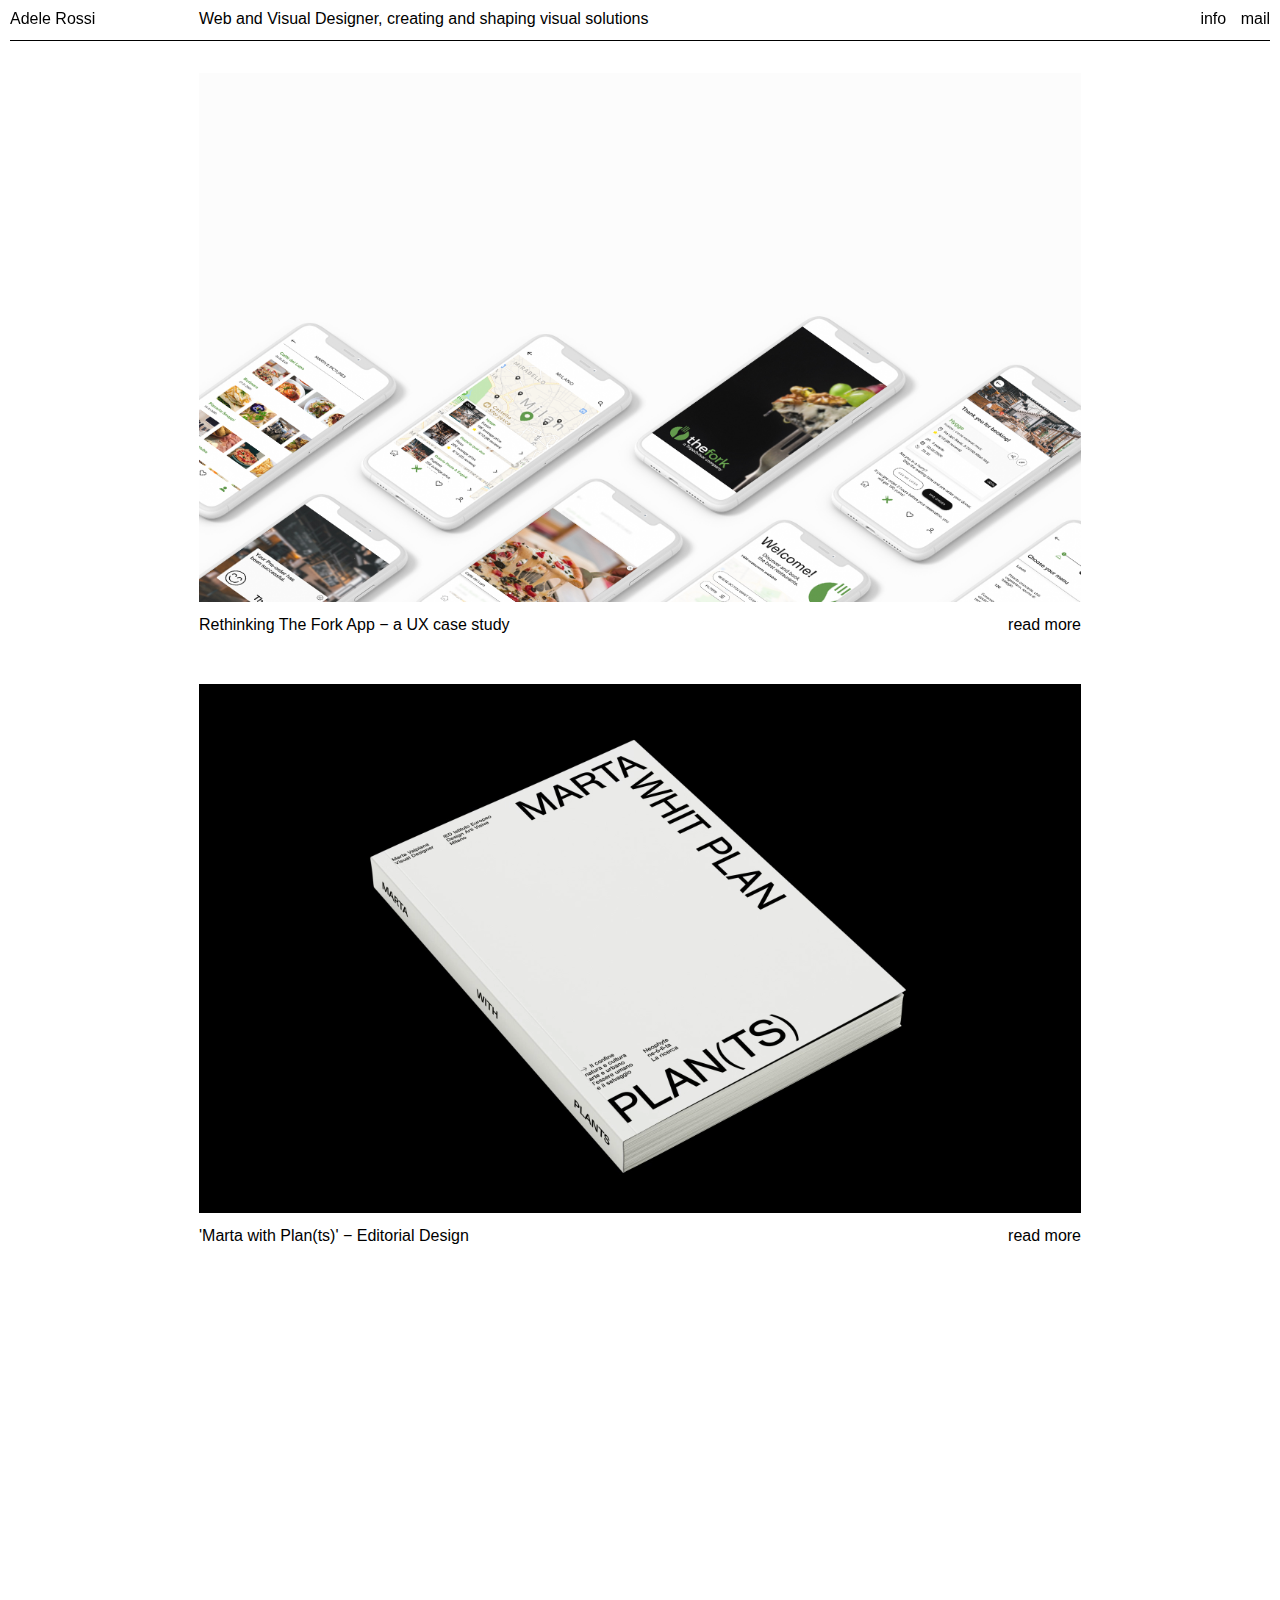
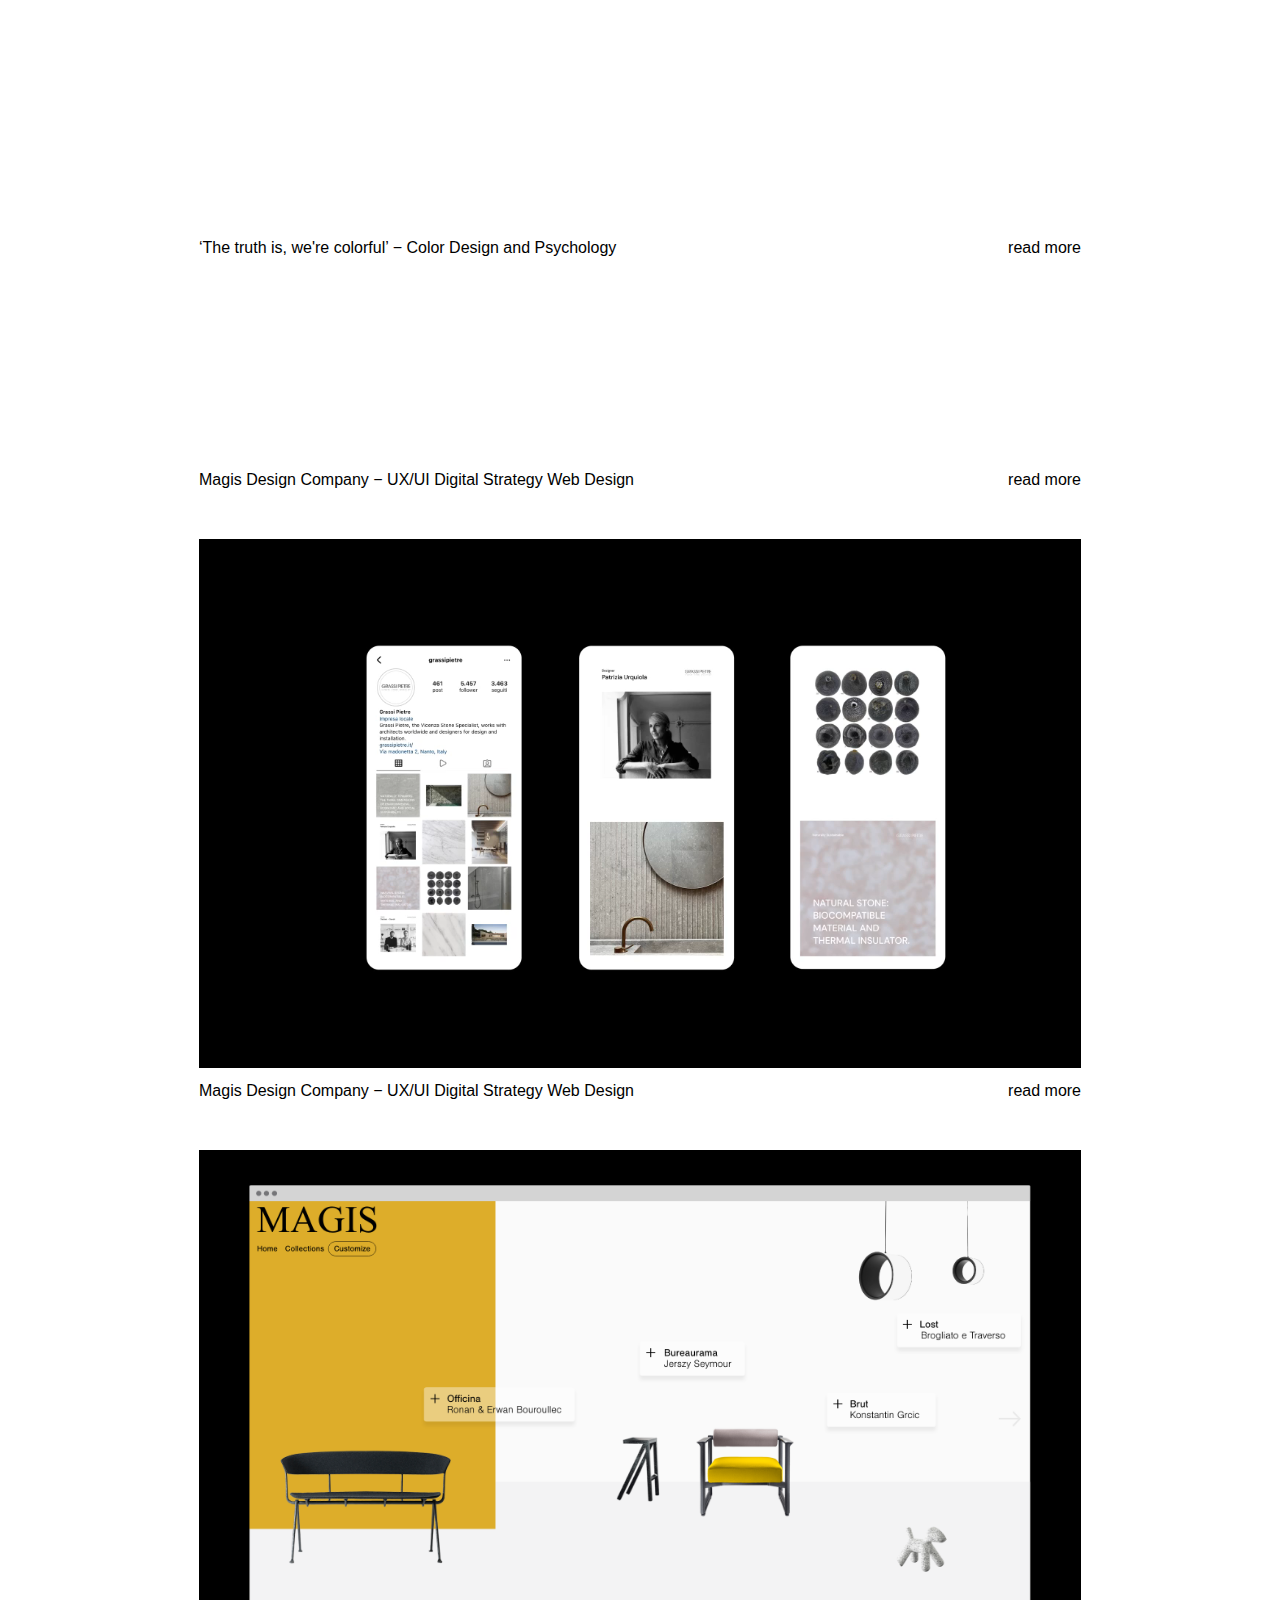
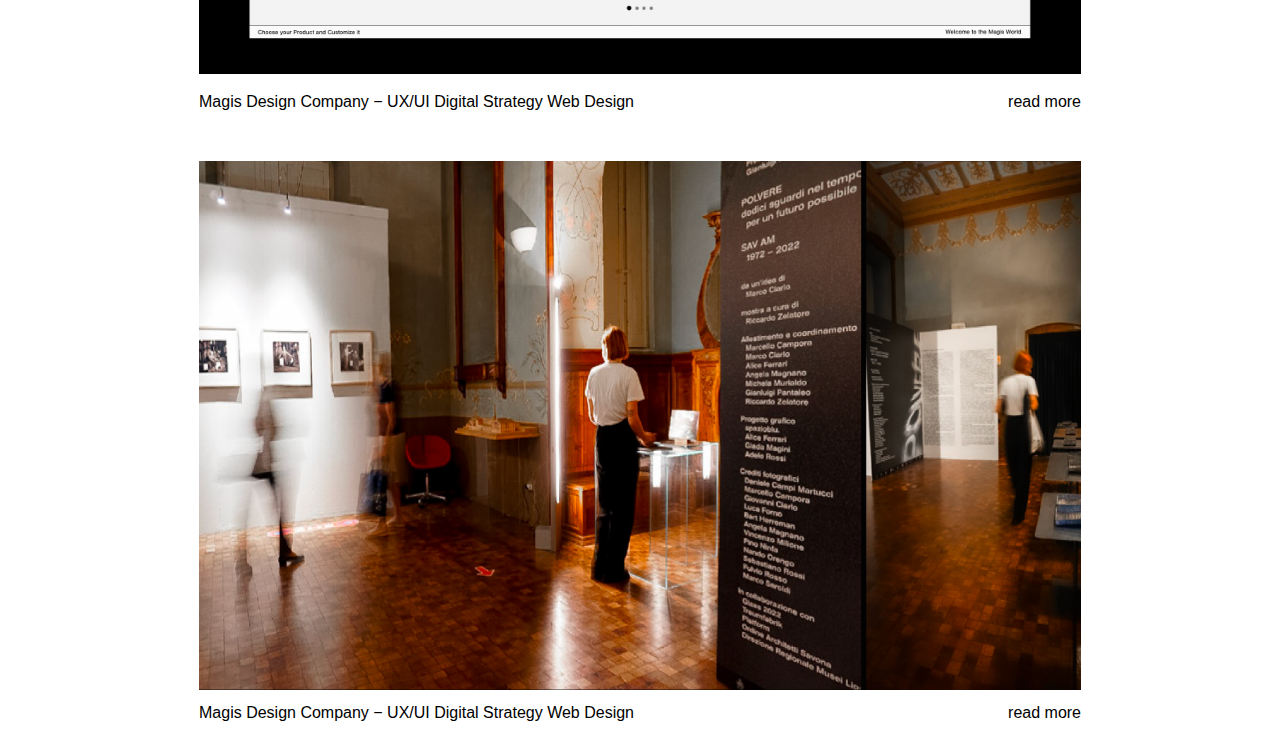
==== index.html @ e065d4cb "change 2" ====
<!DOCTYPE html>
<html lang="en">
<head>
  <meta charset="UTF-8">
  <meta name="viewport" content="width=device-width, initial-scale=1.0">
  <meta name="description" content="Adele Rossi's Portfolio">
  <meta name="author" content="Adele Rossi">
  <title>Adele Rossi</title>
  <link rel="stylesheet" href="css/swiper.min.css">
  <link rel="stylesheet" href="css/style.css">
</head>
<body>

  <div class="container">
    <header>
      <div class="name"><h1>Adele Rossi </h1></div>
      <div class="description"><p>Web and Visual Designer<span class="hide">, creating and shaping visual solutions</span></p></div>
      <div class="info">
        <a href="#info" id="info-btn">info</a>
        <a href="mailto:ar.rossiadele@gmail.com">mail</a>
      </div>
    </header>
    <div class="line"></div>

    <main>
      <!-- Project 2 -->
        <section>
          <!-- Swiper -->
          <div class="swiper-container">
            <div class="swiper-wrapper">
              <div class="swiper-slide"><img src="project/02-the-fork/the-fork-summary-00.png"></div>
              <div class="swiper-slide"><img src="project/02-the-fork/thefork-intelligentmap-01.png"></div>
              <div class="swiper-slide"><img src="project/02-the-fork/thefork-homecommunity-02.png"></div>
              <div class="swiper-slide"><img src="project/02-the-fork/thefork-homecommunity-myprofile-04.png"></div>
              <div class="swiper-slide"><img src="project/02-the-fork/thefork-savedresearch-05.png"></div>
              <div class="swiper-slide"><img src="project/02-the-fork/thefork-preorder-06.png"></div>
            </div>
            <!-- Arrows -->
            <div class="swiper-button-next"></div>
            <div class="swiper-button-prev"></div>
          </div>
          <div class="project">

            <div class="header">
              <h2 class="project-title">Rethinking The Fork App<span class="hide"> &minus; a UX case study</span></h2>
              <span class="project-more" onclick="showMore(2)" id="more-btn-2">read more</span>
            </div>
            <div class="proj-text" id="more-text-2">
              <div class="project-text left">
                <p><i>Brief</i> &minus; rethinking the The Fork app’s interface<br> to <i>improve usability</i> and <i>increase</i> usage through research<br> based on user needs and habits.</p>
                <p><i>Research</i> &minus; we set a boundary to design a simple solution.<br> We selected different types of people as users, to understand<br> their pain points and daily challenges.<br> We looked for common interests among users.</p>
                <p><i> User Target</i> &minus; tourists, students, business men,<br> couples, standard Users.</p>
                <p><i>User Needs</i> &minus;
                    online booking,
                    finding restaurants nearby,<br>
                    being able to communicate through reviews with team spirit,<br>
                    photos, prices and more information regarding the restaurant,<br>
                    possibility to personalize the restaurant research.<br>
                </p>
    
              </div>
              <div class="project-text right">
                <p><i>Solutions</i> &minus;
                  easy and understandable booking’s flow,<br>
                  saving time once at the restaurant and on using the App,<br>
                  user friendly approach while using the App. 
                </p>
                <p>Proposal!<br>
                  1. Intelligent Map: possibility to choose  <br> a specific position and indicate it.<br>
                  2. Pre-order: possibility to save time, pre-order <br>and pay through the application.<br>
                  3. TheForkCommunity: possibility to explore and discover reviews<br> of bloggers, famous chefs, gastronomic professionals, discover new restaurants and have the opportunity to share your experience.<br>
                  4. Insert Saved Research: the application can keep you updated according to your preferences and does not need <br> to start searching from the outset.<br>
                  5. Add User Feedback.<br>
                </p>
                <p>In collaboration with:<br><a class="more-text-link" href="https://www.linkedin.com/in/benedetta-diddi-367a39113/"> Benedetta Diddi</a>, <a class="more-text-link" href="https://www.linkedin.com/in/jesande/">Jessica Delgado</a><br>
                  Mentor:<a class="more-text-link" href="https://www.linkedin.com/in/marcocatani/"> Marco Catani</a></br>
                  Year: 2020</p> 
              <div>
            </div>



          </div>

        </section>
      <!--- Projet 2 -->

      <!-- Project 3 -->
        <section>
          <!-- Swiper -->
          <div class="swiper-container">
            <div class="swiper-wrapper">
              <div class="swiper-slide">
                <video loop autoplay muted>
                  <source src="project/03-editorial-project/marta-editorial-project.mp4" type="video/mp4">
                </video>
              </div>
              <div class="swiper-slide"><img src="project/03-editorial-project/marta-editorial-project-postcard.png"></div>
              <div class="swiper-slide"><img src="project/03-editorial-project/marta-editorial-project-poster-01.png"></div>
              <div class="swiper-slide"><img src="project/03-editorial-project/marta-editorial-project-poster-02.png"></div>
              <div class="swiper-slide"><img src="project/03-editorial-project/marta-editorial-project-book-01.png"></div>
              <div class="swiper-slide"><img src="project/03-editorial-project/marta-editorial-project-book-02.png"></div>
              <div class="swiper-slide"><img src="project/03-editorial-project/marta-editorial-project-book-03.png"></div>
              <div class="swiper-slide"><img src="project/03-editorial-project/marta-editorial-project-book-04.png"></div>
              <div class="swiper-slide"><img src="project/03-editorial-project/marta-editorial-project-book-05.png"></div>
              <div class="swiper-slide"><img src="project/03-editorial-project/marta-editorial-project-book-06.png"></div>
              <div class="swiper-slide"><img src="project/03-editorial-project/marta-editorial-project-book-07.png"></div>
            </div>
            <!-- Arrows -->
            <div class="swiper-button-next"></div>
            <div class="swiper-button-prev"></div>
          </div>
          <div class="project">

            <div class="header">
              <h2 class="project-title">'Marta with Plan(ts)'<span class="hide"> &minus; Editorial Design</span></h2>
              <span class="project-more" onclick="showMore(3)" id="more-btn-3">read more</span>
            </div>
            <div class="proj-text" id="more-text-3">
              
            <div class="project-text left">
              <p>‘Marta with Plan(ts)’ is a magazine which examines the work of the Italian Visual Artist Marta Valpiana (Verona, 1993) and her project called ‘Neophyte’. The artist analyzes the <i>experience of plants in human life</i> to understand her world, and consequently ours.</p>
            </div>
            <div class="project-text right">
              <p>The visual identity is centered around the boundaries between nature and culture, art and urban life, between human beings <br>and wildlife that can be much more indistinct<br> than we are accustomed to think.</p>
              <p>Editorial project realized for <a class=more-text-link href="https://www.linkedin.com/in/marta-valpiana-005540137/?originalSubdomain=it"><br>Marta Valpiana.</a><br>
                Year: 2018</p>
            </div>

            </div>

          </div>
        </section>
      <!--- Projet 3 -->

      <!-- Project 4 -->
        <section>

          <!-- Swiper -->
          <div class="swiper-container">
            <div class="swiper-wrapper">
              <div class="swiper-slide"><video loop autoplay muted><source src="project/04-color-design/color-design-01.mp4" type="video/mp4"></video></div>
              <div class="swiper-slide"><video loop autoplay muted><source src="project/04-color-design/color-design-communication.mp4" type="video/mp4"></video></div>
              <div class="swiper-slide"><img src="project/04-color-design/color-design-02.png"></div>
              <div class="swiper-slide"><img src="project/04-color-design/color-design-03.png"></div>
              <div class="swiper-slide"><img src="project/04-color-design/color-design-04.png"></div>
              <div class="swiper-slide"><img src="project/04-color-design/color-design-05.png"></div>
            </div>
            
            <!-- Arrows -->
            <div class="swiper-button-next"></div>
            <div class="swiper-button-prev"></div>
          </div>
          <div class="project">

            <div class="header">
              <h2 class="project-title">‘The truth is, we're colorful’<span class="hide"> &minus; Color Design and Psychology</span></h2>
              <span class="project-more" onclick="showMore(4)" id="more-btn-4">read more</span>
            </div>
            <div class="proj-text" id="more-text-4">

              <div class="project-text left">
                  <p>
                    This was my thesis project for my degree in New Technologies <br>for Art at the Academy of Fine Arts. It was realized through investigation and the intersection between different fields<br> of <i>research such as history, philosophy, art, psychology and design</i>. It was all made possible thanks to the Italian guidance of <a class="more-text-link" href="http://francescavalan.it">Francesca Valan</a>, an Italian Color Designer based in Milan.</p>
                  <p>Everything in our life creates feelings and emotions.<br>If it was otherwise, nothing would make sense: each gesture,<br>action, creation, and each experience. Moreover, our sensibility<br>to colors establishes emotions. Visible reality itself is colored, in all of the aspects that surround us, colors evoke <i>emotions</i> and vibrations.</p>
              </div>
              <div class="project-text right"><p>Man, seen as both a natural being and social being, 
                every day experiences emotions that the color evokes, witnessed through history, evolution and his ownerships.</p>
                <p>This is the premise addressed for the statement ‘The Truth Is, We’re Colorful’. The project is about the psychology of colors, more specifically about <i>colors’ symbolism</i> and how we use<br>them in our everyday life.</p>  
                <p>Color is a daily mystery, unique to each person. For this reason<br>I have decided to <i>analyze it</i> and then <i>translate it</i> into images that evoke such feelings.</p>
                
                <p>Take a look at the <i><a class="more-text-link" href="https://vimeo.com/427048600">Video</i></a> and at the <i><a class="more-text-link" href="/project/upload/Color-Design-tesi-Adele-Rossi.pdf">Thesis Research</a></i>.<br>
                <p>Photography &minus;
                  Video Making<br>
                  Art Direction</p>
                <p>Model: Camilla Serafini<br>
                  Lacation: Studio Indoor, Treviso, Italy<br>
                  Year: 2017</p>
              </div>
              
            </div>

          </div>

        </section> 
      <!--- Projet 4 -->
      
            <!-- VENATURE -->
            <section>
              <!-- Swiper -->
              <div class="swiper-container">
                <div class="swiper-wrapper">
                  <div class="swiper-slide"><video loop autoplay muted><source src="project/05-venature-website/venature.design-01.mp4" type="video/mp4"></video></div> 
                  <div class="swiper-slide"><img src="project/05-venature-website/venature.design-02.png"></div>
                  <div class="swiper-slide"><img src="project/05-venature-website/venature.design-03.png"></div>
                  <div class="swiper-slide"><img src="project/05-venature-website/venature.design-03.png"></div>
                </div>
                <!-- Arrows -->
                <div class="swiper-button-next"></div>
                <div class="swiper-button-prev"></div>
              </div>
              <div class="project">
                <div class="header">
                  <h2 class="project-title">Magis Design Company <span class="hide">&minus; UX/UI Digital Strategy Web Design</span></h2>
                  <span class="project-more" onclick="showMore(6)" id="more-btn-6">read more</span>
                </div>
                <div class="proj-text" id="more-text-6">
                  <div class="project-text left">
                    <p>
                    Magis is the Italian Brand, partnership with major international designers and focused on design products for home,<br> office and contract. <br>
                    The project strategy is the optimization of the customization tool<br> and redesign the website to establish costumer loyalty and build a strong relationship and emotional attachment through the creation of an <i>immersive, virtual and interactive experience.</i></p>
                  </div>
                  <div class="project-text right">
                    <p>The user-centered designstart with a new Interactive Showcase <br>that allows the user to discover the customizable products<br> and see them in a context by self explanatory flow according <br> to Magis visual Language and the essence of the brand.
                      <p>By the customization tool the user can customize the product through the user-friendly interface, <br><i>the interactive contents</i> and an <i>easy customer journey.</i></p>
                      <p>In collaboration with:<a class="more-text-link" href="https://www.linkedin.com/in/benedetta-diddi-367a39113/"> Benedetta Diddi</a><br>
                        Mentor:<a class="more-text-link" href="https://www.linkedin.com/in/andyscupelli/"> Andy Scupelli</a><br>
                        Year: 2020</p> 
                    </p>
                  </div>
                </div>
              </div>
            </section> 
          <!--- VENATURE --> 

          <!-- INSTAGRAM -->
          <section>
            <!-- Swiper -->
            <div class="swiper-container">
              <div class="swiper-wrapper">
                <div class="swiper-slide"><video loop autoplay muted><source src="project/06-creative-content-instagram/01-instagram.mp4" type="video/mp4"></video></div> 
                <div class="swiper-slide"><video loop autoplay muted><source src="project/06-creative-content-instagram/02-grassi-pietre-instagram.mp4" type="video/mp4"></video></div> 
                <div class="swiper-slide"><video loop autoplay muted><source src="project/06-creative-content-instagram/03-superfluido.images-instagram-.mp4" type="video/mp4"></video></div> 
                <div class="swiper-slide"><video loop autoplay muted><source src="project/06-creative-content-instagram/04-sixtyseven-instagram.mp4" type="video/mp4"></video></div> 
              </div>
              <!-- Arrows -->
              <div class="swiper-button-next"></div>
              <div class="swiper-button-prev"></div>
            </div>
            <div class="project">
              <div class="header">
                <h2 class="project-title">Magis Design Company <span class="hide">&minus; UX/UI Digital Strategy Web Design</span></h2>
                <span class="project-more" onclick="showMore(7)" id="more-btn-7">read more</span>
              </div>
              <div class="proj-text" id="more-text-7">
                <div class="project-text left">
                  <p>
                  Magis is the Italian Brand, partnership with major international designers and focused on design products for home,<br> office and contract. <br>
                  The project strategy is the optimization of the customization tool<br> and redesign the website to establish costumer loyalty and build a strong relationship and emotional attachment through the creation of an <i>immersive, virtual and interactive experience.</i></p>
                </div>
                <div class="project-text right">
                  <p>The user-centered designstart with a new Interactive Showcase <br>that allows the user to discover the customizable products<br> and see them in a context by self explanatory flow according <br> to Magis visual Language and the essence of the brand.
                    <p>By the customization tool the user can customize the product through the user-friendly interface, <br><i>the interactive contents</i> and an <i>easy customer journey.</i></p>
                    <p>In collaboration with:<a class="more-text-link" href="https://www.linkedin.com/in/benedetta-diddi-367a39113/"> Benedetta Diddi</a><br>
                      Mentor:<a class="more-text-link" href="https://www.linkedin.com/in/andyscupelli/"> Andy Scupelli</a><br>
                      Year: 2020</p> 
                  </p>
                </div>
              </div>
            </div>
          </section> 
        <!--- INSTAGRAM --> 

      <!-- Project 1 -->
        <section>
          <!-- Swiper -->
          <div class="swiper-container">
            <div class="swiper-wrapper">
              <div class="swiper-slide"><img src="project/01-magis/magis-01.png"></div>
              <div class="swiper-slide"><img src="project/01-magis/magis-02.png"></div>
              <div class="swiper-slide"><img src="project/01-magis/magis-03.png"></div>
              <div class="swiper-slide"><video loop autoplay muted><source src="project/01-magis/magis-preview.mp4" type="video/mp4"></video></div> 
            </div>
            <!-- Arrows -->
            <div class="swiper-button-next"></div>
            <div class="swiper-button-prev"></div>
          </div>
          <div class="project">
            <div class="header">
              <h2 class="project-title">Magis Design Company <span class="hide">&minus; UX/UI Digital Strategy Web Design</span></h2>
              <span class="project-more" onclick="showMore(1)" id="more-btn-1">read more</span>
            </div>
            <div class="proj-text" id="more-text-1">
              <div class="project-text left">
                <p>
                Magis is the Italian Brand, partnership with major international designers and focused on design products for home,<br> office and contract. <br>
                The project strategy is the optimization of the customization tool<br> and redesign the website to establish costumer loyalty and build a strong relationship and emotional attachment through the creation of an <i>immersive, virtual and interactive experience.</i></p>
              </div>
              <div class="project-text right">
                <p>The user-centered designstart with a new Interactive Showcase <br>that allows the user to discover the customizable products<br> and see them in a context by self explanatory flow according <br> to Magis visual Language and the essence of the brand.
                  <p>By the customization tool the user can customize the product through the user-friendly interface, <br><i>the interactive contents</i> and an <i>easy customer journey.</i></p>
                  <p>In collaboration with:<a class="more-text-link" href="https://www.linkedin.com/in/benedetta-diddi-367a39113/"> Benedetta Diddi</a><br>
                    Mentor:<a class="more-text-link" href="https://www.linkedin.com/in/andyscupelli/"> Andy Scupelli</a><br>
                    Year: 2020</p> 
                </p>
              </div>
            </div>
          </div>
        </section> 
      <!--- Projet 1 --> 

      <!-- Project 1 -->
        <section>
          <!-- Swiper -->
          <div class="swiper-container">
            <div class="swiper-wrapper">
              <div class="swiper-slide"><img src="project/07-polvere-exhibition/polvere-01.png"></div>
              <div class="swiper-slide"><video loop autoplay muted><source src="project/07-polvere-exhibition/polvere-02.mp4" type="video/mp4"></video></div> 
              <div class="swiper-slide"><img src="project/07-polvere-exhibition/polvere-03.png"></div>
              <div class="swiper-slide"><img src="project/07-polvere-exhibition/polvere-04.png"></div>
            </div>
            <!-- Arrows -->
            <div class="swiper-button-next"></div>
            <div class="swiper-button-prev"></div>
          </div>
          <div class="project">
            <div class="header">
              <h2 class="project-title">Magis Design Company <span class="hide">&minus; UX/UI Digital Strategy Web Design</span></h2>
              <span class="project-more" onclick="showMore(5)" id="more-btn-5">read more</span>
            </div>
            <div class="proj-text" id="more-text-5">
              <div class="project-text left">
                <p>
                Magis is the Italian Brand, partnership with major international designers and focused on design products for home,<br> office and contract. <br>
                The project strategy is the optimization of the customization tool<br> and redesign the website to establish costumer loyalty and build a strong relationship and emotional attachment through the creation of an <i>immersive, virtual and interactive experience.</i></p>
              </div>
              <div class="project-text right">
                <p>The user-centered designstart with a new Interactive Showcase <br>that allows the user to discover the customizable products<br> and see them in a context by self explanatory flow according <br> to Magis visual Language and the essence of the brand.
                  <p>By the customization tool the user can customize the product through the user-friendly interface, <br><i>the interactive contents</i> and an <i>easy customer journey.</i></p>
                  <p>In collaboration with:<a class="more-text-link" href="https://www.linkedin.com/in/benedetta-diddi-367a39113/"> Benedetta Diddi</a><br>
                    Mentor:<a class="more-text-link" href="https://www.linkedin.com/in/andyscupelli/"> Andy Scupelli</a><br>
                    Year: 2020</p> 
                </p>
              </div>
            </div>
          </div>
        </section> 
      <!--- Projet 1 --> 
    </main> 

    <!-- INFO -->

    <section id="info" class="modal">
      <div class="container">
        <a href="#" id="close-btn">close</a>
        <section class="about">
          <h2>About</h2>
          <p>
            Hi, I’m Adele and I’m a multi-disciplinary designer.
            I deal with Design and Visual.<br>
            I use Design drawing software and Front-End Language to create strategy and content to integrate into Graphic Design, Web Design and Social Media projects.<br>
          </p>
          <p>
            I’m graduated in New Technologies for Art - Graphics and Multimedia at the Academy of Fine Arts in Venice, 
            specializing in Web Design and Digital Media at the IULM School in Milan. 
            I worked as a visual-web designer and digital content creator for agencies like 
            Say What, Lettergram in Milan and Performarsi in Schio (VI). 
          </p>
        </section>

        <section class="service-skill">
          <h2>Strategy</h2>
          <p>
            Social Media Strategy<br>
            Digital Content Creator<br>
            Digital Marketing<br>
            Digital Design<br>
            Visual Identity<br>

          </p>
          <h2 class="skill">Design and Technology</h2>
          <p>
            Web Design<br>
            Graphic Design<br>
            Visual Design<br>
            Editorial Design<br>
            UI/UX Design<br>
            Front-End Development<br>
          </p>
        </section>


        <section class="education">
          <h2>Education</h2>
          <p>
            October 2019 - December 2020<br>
            SPD - Scuola Politecnica del Design, IULM, Milano, Italia<br>
            Master's Deegre<br>
            Web and Digital Design<br>
          </p>
          <p>
            October 2018 - June 2019<br>
            Seeway, Barcelona, Spain<br>
            Specialization Course<br>
            Graphic Design and Digital Art<br>
          </p>
          <p> 
            Semptember 2016 - June 2017<br>
            Facultad de Bellas Artes, Granada, Spain<br>
            Erasmusplus<br>
          </p> 
          <p>
            November 2014 - February 2018<br>
            Accademia di Belle Arti, Venice, Italy<br>
            New Technologies for Art<br>
            Visual Communication<br>
          </p>
        </section>


        <section class="contact">
            <h2>Contact</h2>
            <a class="mail" href="mailto:ar.rossiadele@gmail.com">ar.rossiadele[at]gmail.com</a>
            <p class="text-info">
                Based in Vicenza,<br>
                happy to travel anywhere.
            </p>
            <ul>
                <li><a class="social" href="https://www.linkedin.com/in/adele-rossi-ba2b17111/">Linkedin,</a></li>
                <li><a class="social" href="https://www.instagram.com/ad.elit.a/?hl=it">Instagram</a></li>
            </ul>
            <a class="cv" href="/project/upload/adele-rossi-cv-2022-2023.pdf"><img src="icon/arrow-down.svg"> CV download</a>
        </section>
      </div>
      <h2 class="get-in-touch">Get in touch</h2>
    </section>


  </div> <!-- .container -->
  <!-- Swiper JS -->
  <script src="js/swiper.min.js"></script>
  <!-- Costum JS -->
  <script src="js/script.js"></script>
</body>
</html>
---- css/style.css ----
* {
  box-sizing: border-box;
  margin: 0;
  padding: 0;
}

p {
  padding-bottom: 5px;
}

::-moz-selection {
  background-color: black;
}
::selection {
  background-color: black; 
}

body {
  min-width: 300px;
  background-color: #fff; 
  font-family: 'Neue Haas Unica', 'Helvetica', sans-serif;
  /*letter-spacing:.015em;*/
  padding: 10px;
}

body,
.name h1,
.project-title {
  font-size: 16px;
  font-weight: 500;
}


body > .container {
  width: 100%;
}

/* GRID */

header {
  display: grid;
  grid-template-columns: 15% 70% 15%;

}
.name { 
  grid-column: 1 / 2;
  position: fixed;
  top: 10px;
  left: 10px;
}
.description {
  grid-column: 2 / 3;
}

.info {
  grid-column: 3 / 4;
  text-align: right;
  position: fixed;
  top: 10px;
  right: 10px;
}

/* Line */

.line {
  border-bottom: 1px solid #000;
  position: fixed;
  top: 40px;
  width: calc(100% - 20px);
  height: 1px;
  z-index: 70;
  }



/* STYLE */

.info a,
#close-btn,
.project-more {
  color: black;
  text-decoration: none;
}

.info a:hover,
.info a:focus,
.project-more:hover,
.project-more:focus,
#close-btn:hover,
#close-btn:focus {
  cursor: pointer;
  transition: all 0.3s ease;
  color: #212126;
}

.info a:last-child {
  margin-left: 10px;
}

.more-text-link {
  text-decoration: none;
  color: #000;
}




/* CONTENTS */

main {
  display: flex;
  flex-wrap: wrap;
  width: 70%;
  margin: 0 15%;
}

main section {
  width: 100%;
  margin-top: 40px;
}


/* swiper */

.swiper-container,
.swiper-slide img,
.swiper-slide video {
  width: 100%;
  height: auto;
}

.swiper-button-next,
.swiper-button-prev {
    width: 50%;
    height: 100%;
    top: 0;
} 

.swiper-button-next {
    right: 0;
}

.swiper-button-prev {
    left: 0;
}

.swiper-button-next:after,
.swiper-button-prev:after {
    content: "";
}

.swiper-button-next {
  right: 0;
  cursor: url('../icon/arrow-next-1.svg'), auto;
}

.swiper-button-prev {
  left: 0;
  cursor: url('../icon/arrow-prev-1.svg'), auto;
}

.swiper-button-next:after,
.swiper-button-prev:after {
    content: "";
}

/* project */
.project {
  display: flex;
  flex-wrap: wrap;
  width: 100%;
}

.header {
  display: flex;
  width: 100%;
}

.proj-text {
  width: 100%;
  display: none;
  border-top: 1px solid black;
  padding-top: 10px;
}

.project-title {
  width: 50%;
  flex-grow: 1;
}

.project-more {
  width: 83px;
  text-align: right;
}

.project-text {
  flex-grow: 1;
  width: calc(50% - 10px);
}

.project .right {
  margin-left: 10px;
}

.project .left {
  margin-right: 10px;
}

/* per rimozione margine a sinistra, sostituire i due precedenti
.project .left {
  margin-right: 10px;
}

.project .right {
  margin-left: 10px;
}
*/


/* project-style */

.project-title,
.project-more {
  padding: 10px 0 10px;
}

.show-text {
  display: inline-flex;
}

.more-btn {
  color: #212126;
}


/* Modal */

.modal {
  display: none;
  position: fixed;
  z-index: 80;
  right: 0;
  top: 0;
  width: 100%;
  height: 100%;
  overflow: auto;
  line-height: 20px;
  background-color:#fff;
  padding: 10px;
}

.modal > .container {
  display: grid;
  grid-gap: 60px 80px;
  width: 100%;
  grid-template-columns: 30% 30% 40%;
}

.modal h2 {
  font-size: 18px;
  font-weight: 500;
  padding-bottom: 10px;
}

.modal section ul,
.modal section p,
.modal section > a {
  padding-left: 4%;
}

.modal section.education p {
  padding-bottom: 14px;
}

.show-info {
  display: block;
}

#close-btn {
  position: absolute;
  top: 10px;
  right: 10px;
}

.about {
  grid-column: 1 / 2;
  grid-row: 1 / 2;
}

.education {
  grid-column: 1 / 2;
  grid-row: 2 / 3;
}

.education,
.service-skill {
  font-size: 11px;
  line-height: 13px;
}

.education h2,
.service-skill h2 {
  font-size: 14px;
}


.contact {
  grid-column: 2 / 3;
  grid-row: 1 / 2;
}


.service-skill {
  grid-column: 2 / 3;
  grid-row: 2 / 3;
}


.modal ul {
  display: inline-block;
  width: 100%;
  list-style: none;
}

.modal li {
  float: left;
}

.cv {
  padding-left: 4%;
  text-decoration: none;
}

.cv:hover,
.cv:focus {
  font-style: italic;
}

.cv img {
  width: 18px;
  height: auto;
  margin-top: 4px;
  margin-bottom: -2px;
}

.modal a {
  color: #000;
}

.mail {
  display: inline-block;
}

.social {
  display: inline-block;
  padding: 0 5px 10px 0;

}

.skill{
  display: inline-block;
  padding-top: 20px;
}

.modal li:last-child .social{
  padding-right: 0px;
}

.get-in-touch {
  position: absolute;
  bottom: 10px;
  right: 10px;
  text-transform: uppercase;
  padding-bottom: 0;
}


@media screen and (max-width:600px) {

    header {
      grid-template-columns: 15% 35% 50%;
    }

    .about,
    .education,
    .contact,
    .service-skill {
      grid-column: 2 / 3;
      grid-row: auto;
    }

    main {
      width: 100%;
      margin: 0;
    }

    .name {
      grid-column: 1 / 3;
    }

    .name,
    .info {
      position: static;
    }

    .description {
      display: inline-block;
      grid-column: 1 / 4;
      grid-row: 2 / 3;
      padding-top: 15px;
    }

    .project .left,
    .project .right {
      width: 100%;
      margin-left: 0;
    }

    .project .right {
      padding-top: 15px;
    }

    body,
    .name h1,
    .project-title {
      font-size: 13px;
    }

    .modal h2 {
      font-size: 16px;
    }
    span.hide {
      display: none;
    }

}
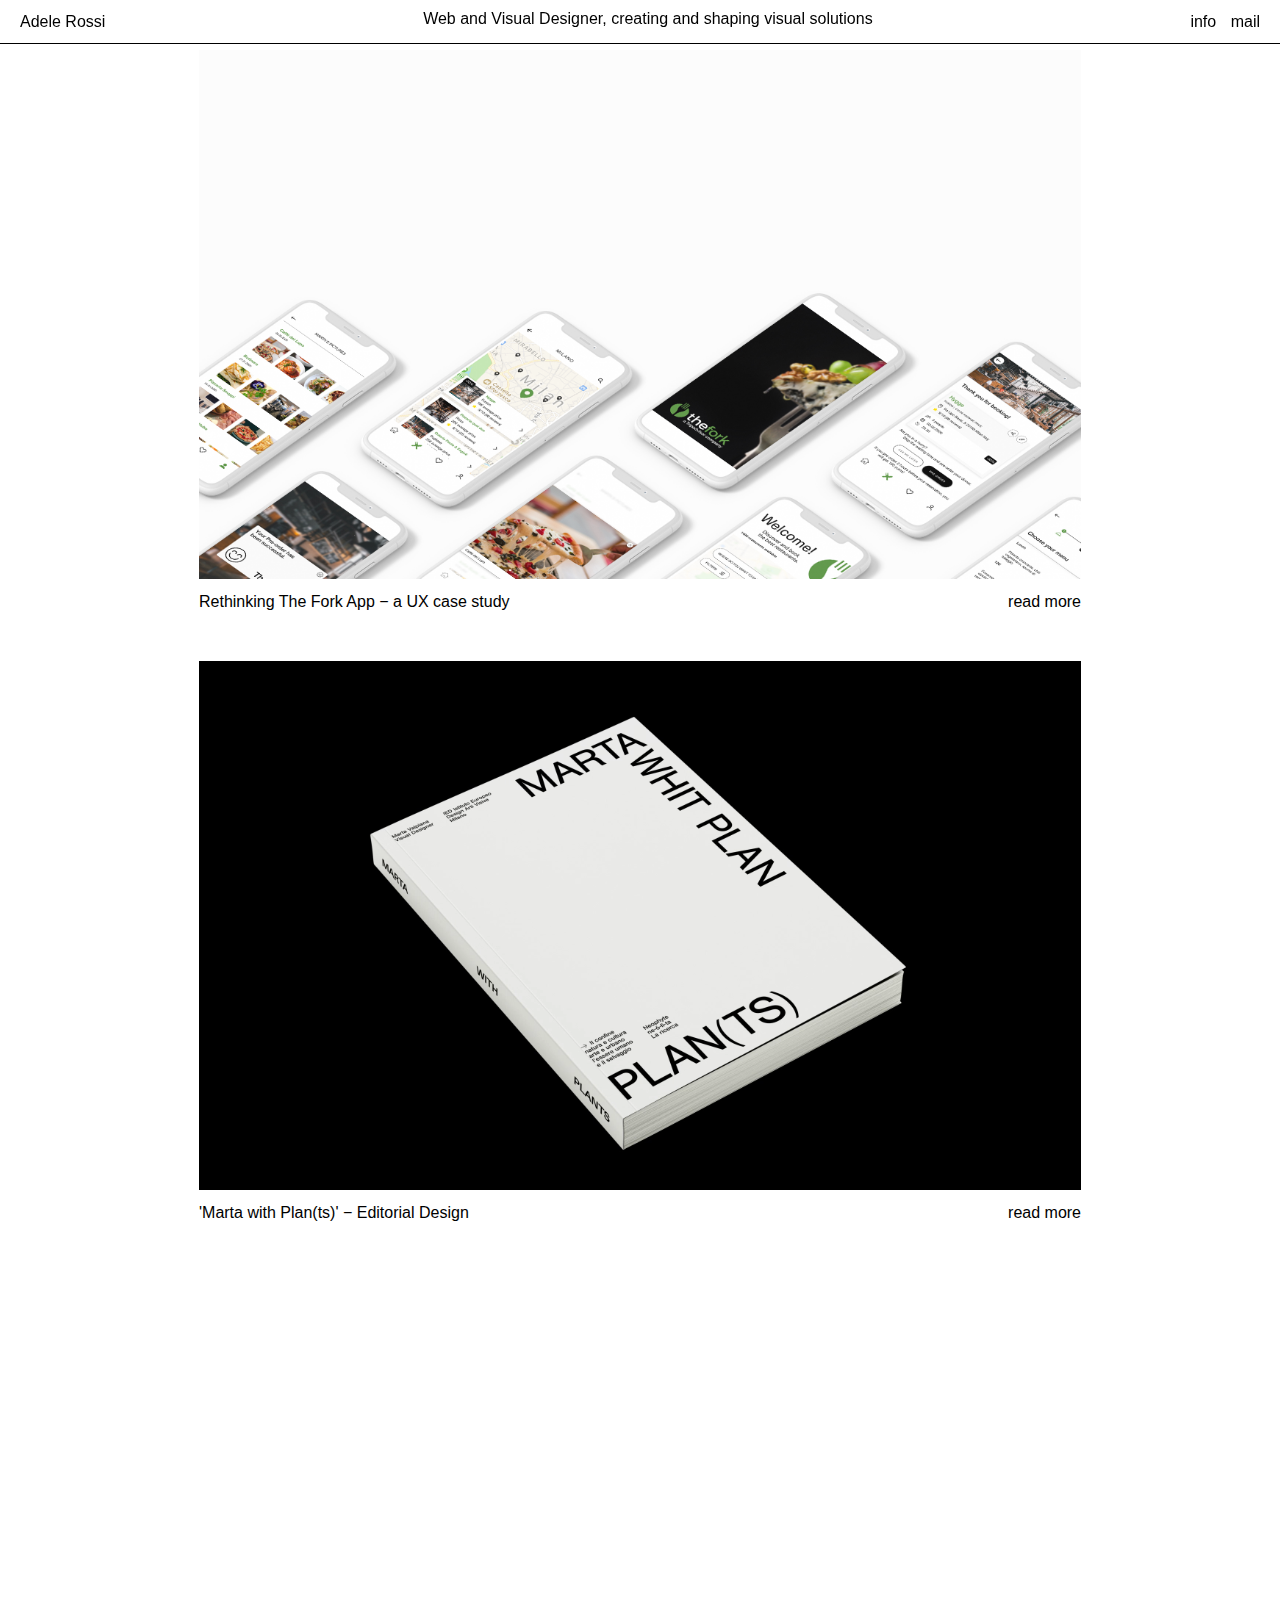
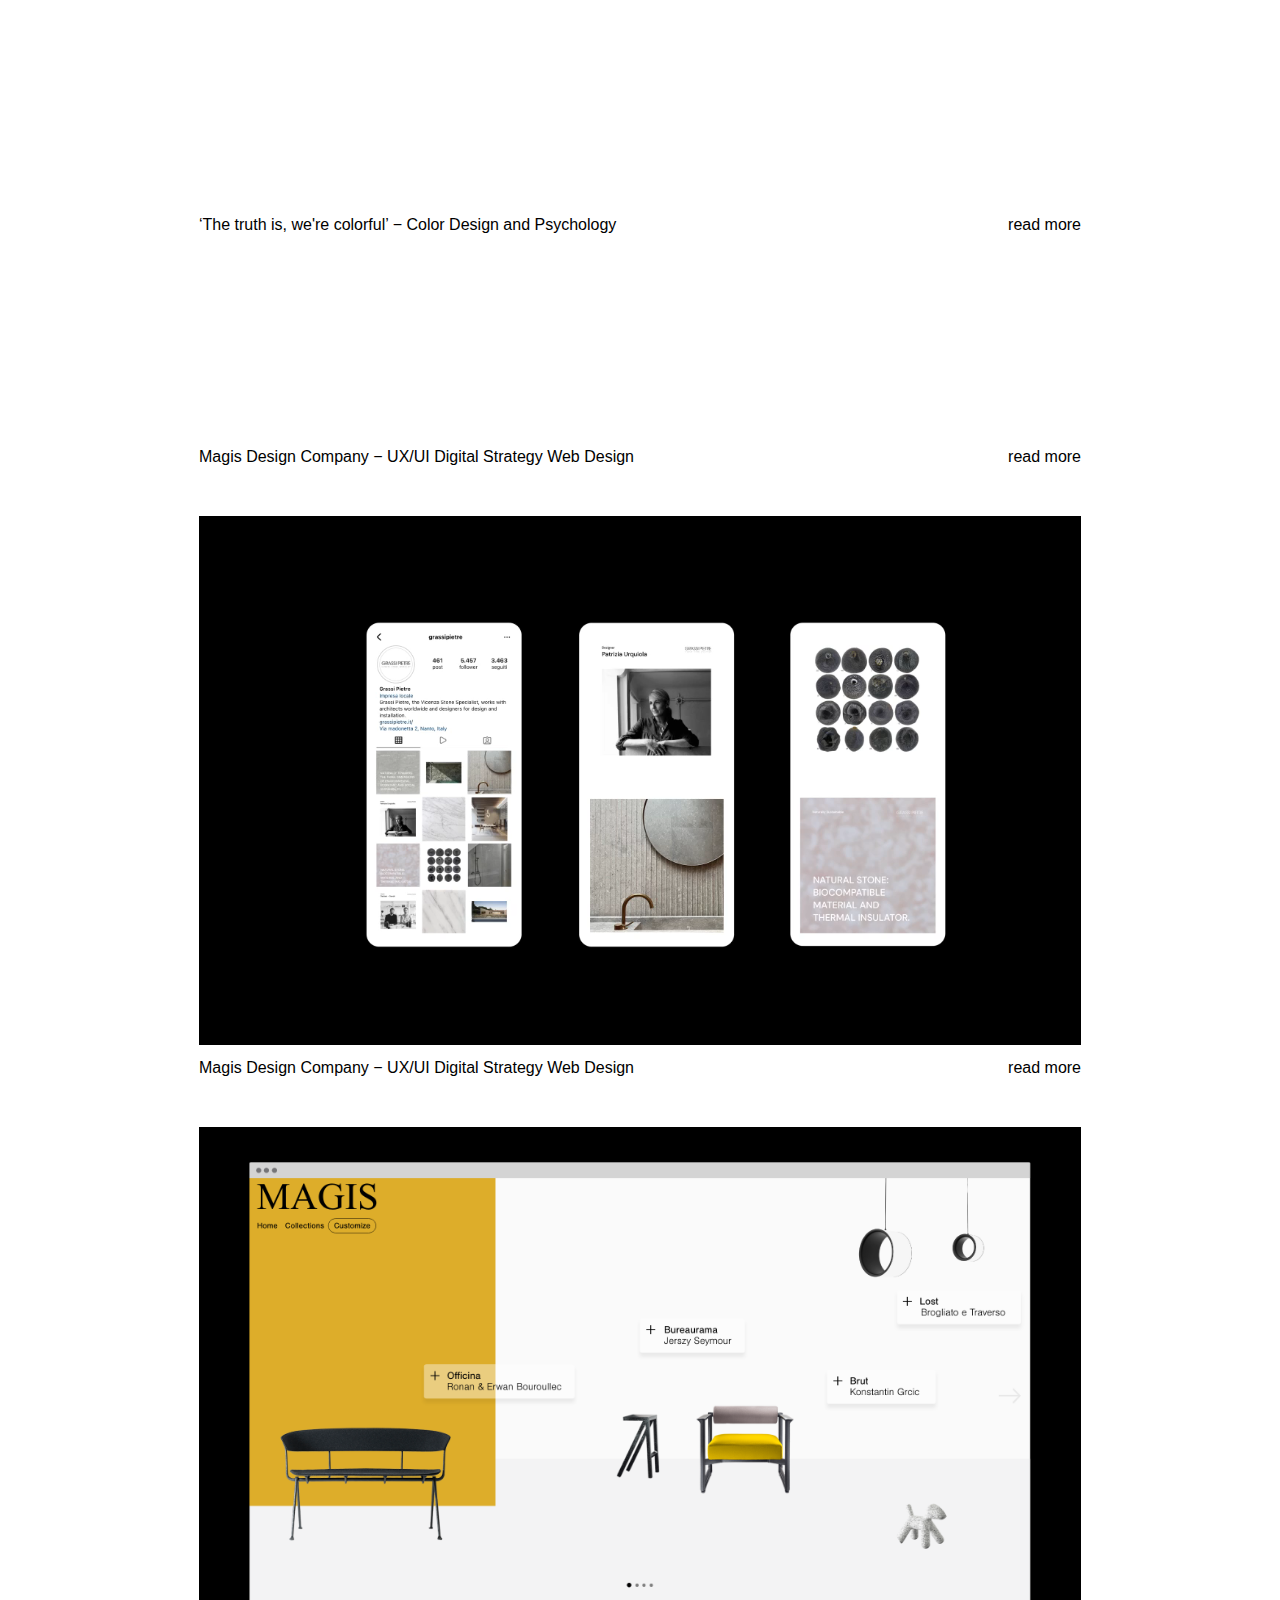
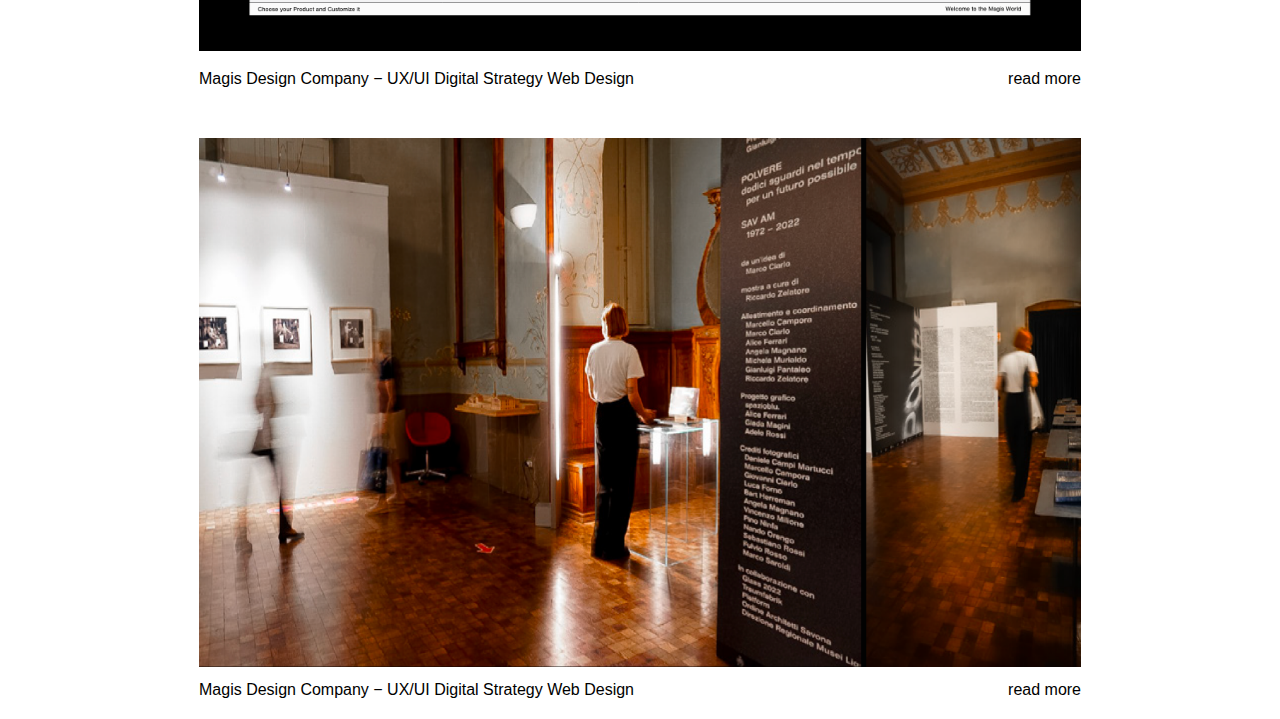
==== commit ab961c57: "change 3" ====
--- a/index.html
+++ b/index.html
@@ -20,7 +20,6 @@
         <a href="mailto:ar.rossiadele@gmail.com">mail</a>
       </div>
     </header>
-    <div class="line"></div>
 
     <main>
       <!-- Project 2 -->
--- a/css/style.css
+++ b/css/style.css
@@ -38,39 +38,19 @@
 /* GRID */
 
 header {
-  display: grid;
-  grid-template-columns: 15% 70% 15%;
-
-}
-.name { 
-  grid-column: 1 / 2;
   position: fixed;
-  top: 10px;
-  left: 10px;
-}
-.description {
-  grid-column: 2 / 3;
-}
-
-.info {
-  grid-column: 3 / 4;
-  text-align: right;
-  position: fixed;
-  top: 10px;
-  right: 10px;
-}
-
-/* Line */
-
-.line {
-  border-bottom: 1px solid #000;
-  position: fixed;
-  top: 40px;
-  width: calc(100% - 20px);
-  height: 1px;
-  z-index: 70;
-  }
-
+  top: 0;
+  left: 0;
+  width: 100%;
+  z-index: 100;
+  border-bottom: 1px solid black;
+  display: flex;
+  flex-direction: row;
+  justify-content: space-between;
+  align-items: center;
+  flex-wrap: nowrap;
+  padding: 10px 20px;
+}
 
 
 /* STYLE */
@@ -171,11 +151,6 @@
   width: 100%;
 }
 
-.header {
-  display: flex;
-  width: 100%;
-}
-
 .proj-text {
   width: 100%;
   display: none;
@@ -196,6 +171,11 @@
 .project-text {
   flex-grow: 1;
   width: calc(50% - 10px);
+}
+
+.header {
+  display: flex;
+  width: 100%;
 }
 
 .project .right {
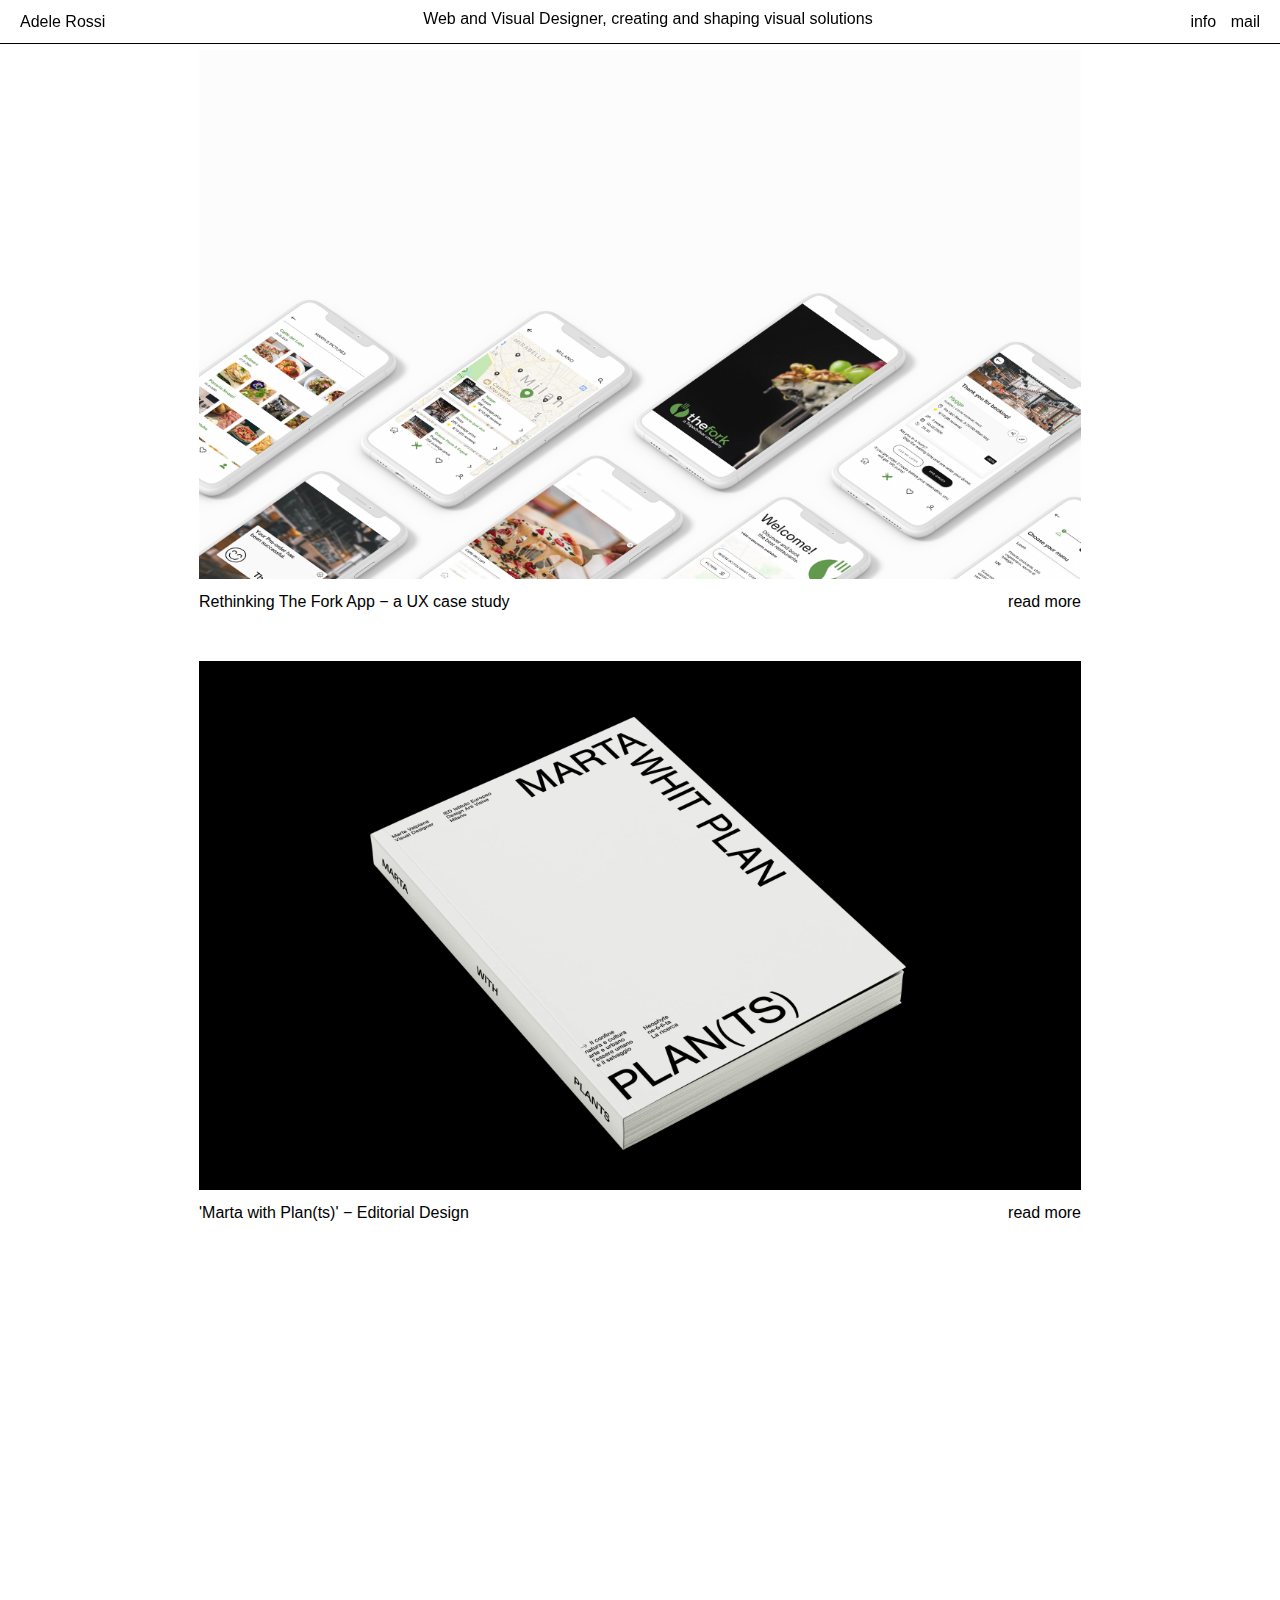
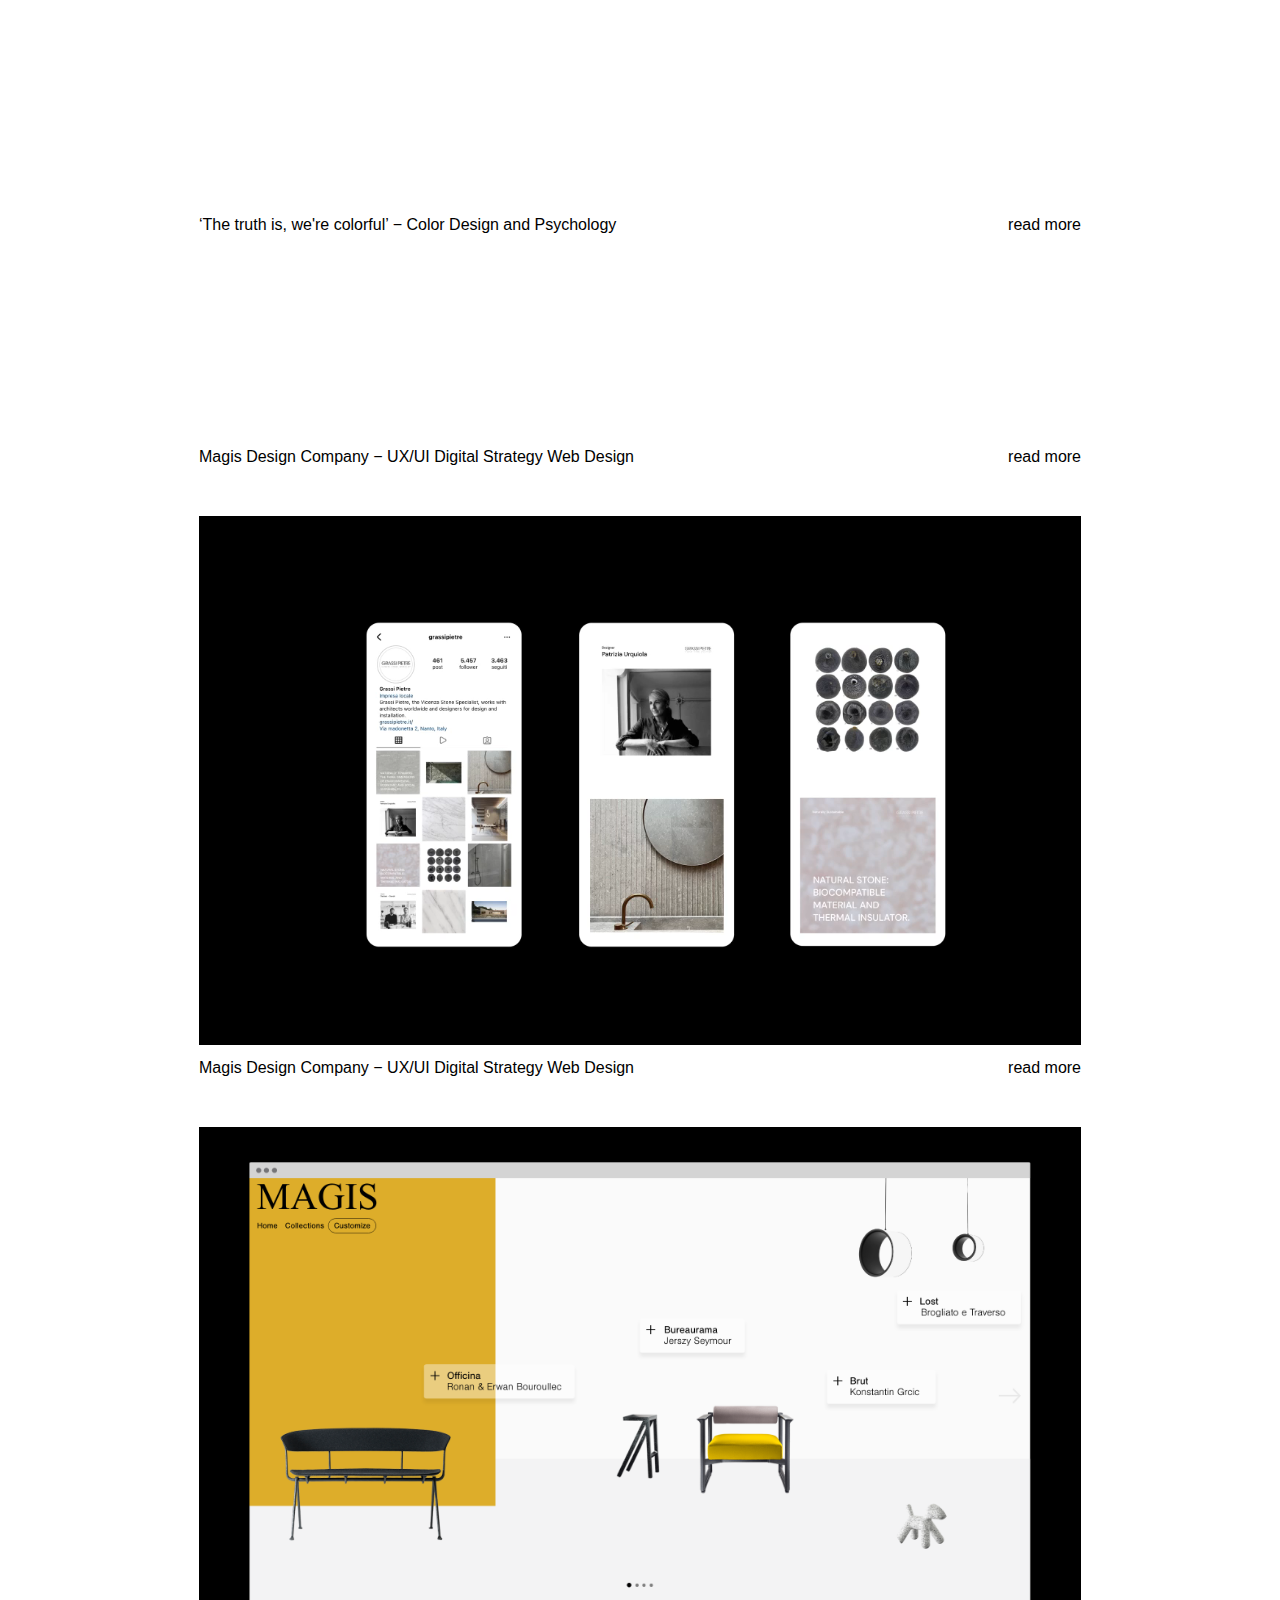
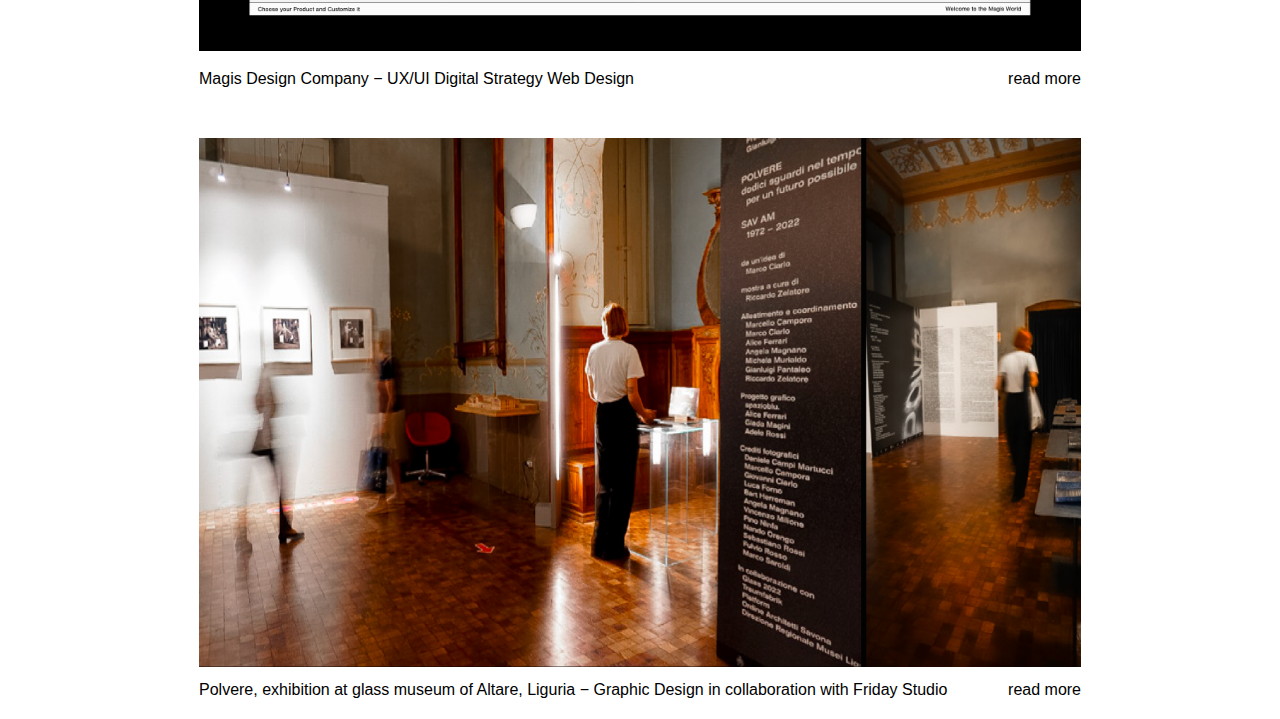
==== commit 93492e8b: "cambi" ====
--- a/index.html
+++ b/index.html
@@ -314,21 +314,22 @@
           </div>
           <div class="project">
             <div class="header">
-              <h2 class="project-title">Magis Design Company <span class="hide">&minus; UX/UI Digital Strategy Web Design</span></h2>
+              <h2 class="project-title">Polvere, exhibition at glass museum of Altare, Liguria <span class="hide">&minus; Graphic Design in collaboration with Friday Studio</span></h2>
               <span class="project-more" onclick="showMore(5)" id="more-btn-5">read more</span>
             </div>
             <div class="proj-text" id="more-text-5">
               <div class="project-text left">
                 <p>
-                Magis is the Italian Brand, partnership with major international designers and focused on design products for home,<br> office and contract. <br>
-                The project strategy is the optimization of the customization tool<br> and redesign the website to establish costumer loyalty and build a strong relationship and emotional attachment through the creation of an <i>immersive, virtual and interactive experience.</i></p>
+                The exhibition focuses on a symbolic site for the community of Altara, the former glassworks S.A.V.A.M.,<br> 
+                through the different readings of twelve contemporary photographers who have made independently and in different timeframes site-specific shots,<br>
+                returning with depth and spirituality a critical investigation on the people and the environment in which he lives, from the poetic and anthropological value.</i></p>
               </div>
               <div class="project-text right">
-                <p>The user-centered designstart with a new Interactive Showcase <br>that allows the user to discover the customizable products<br> and see them in a context by self explanatory flow according <br> to Magis visual Language and the essence of the brand.
-                  <p>By the customization tool the user can customize the product through the user-friendly interface, <br><i>the interactive contents</i> and an <i>easy customer journey.</i></p>
-                  <p>In collaboration with:<a class="more-text-link" href="https://www.linkedin.com/in/benedetta-diddi-367a39113/"> Benedetta Diddi</a><br>
-                    Mentor:<a class="more-text-link" href="https://www.linkedin.com/in/andyscupelli/"> Andy Scupelli</a><br>
-                    Year: 2020</p> 
+                <p>The activities carried out within the project, conceived by the architect Marco Ciarlo,<br>
+                  are coordinated by an organizing committee composed by Ciarlo himself, Marcello Campora, Alice Ferrari, Angela Magnano, Michela Murialdo, Gianluigi Pantaleo and Riccardo Zelatore</p>
+                  <p>In collaboration with:<a class="more-text-link" href="https://www.instagram.com/fridaystudio.it/"> Friday Studio</a><br>
+                
+                    Year: 2022</p> 
                 </p>
               </div>
             </div>
--- a/css/style.css
+++ b/css/style.css
@@ -354,6 +354,10 @@
   padding-bottom: 0;
 }
 
+.project-text a {
+  color: red;
+  text-decoration: underline;
+}
 
 @media screen and (max-width:600px) {
 
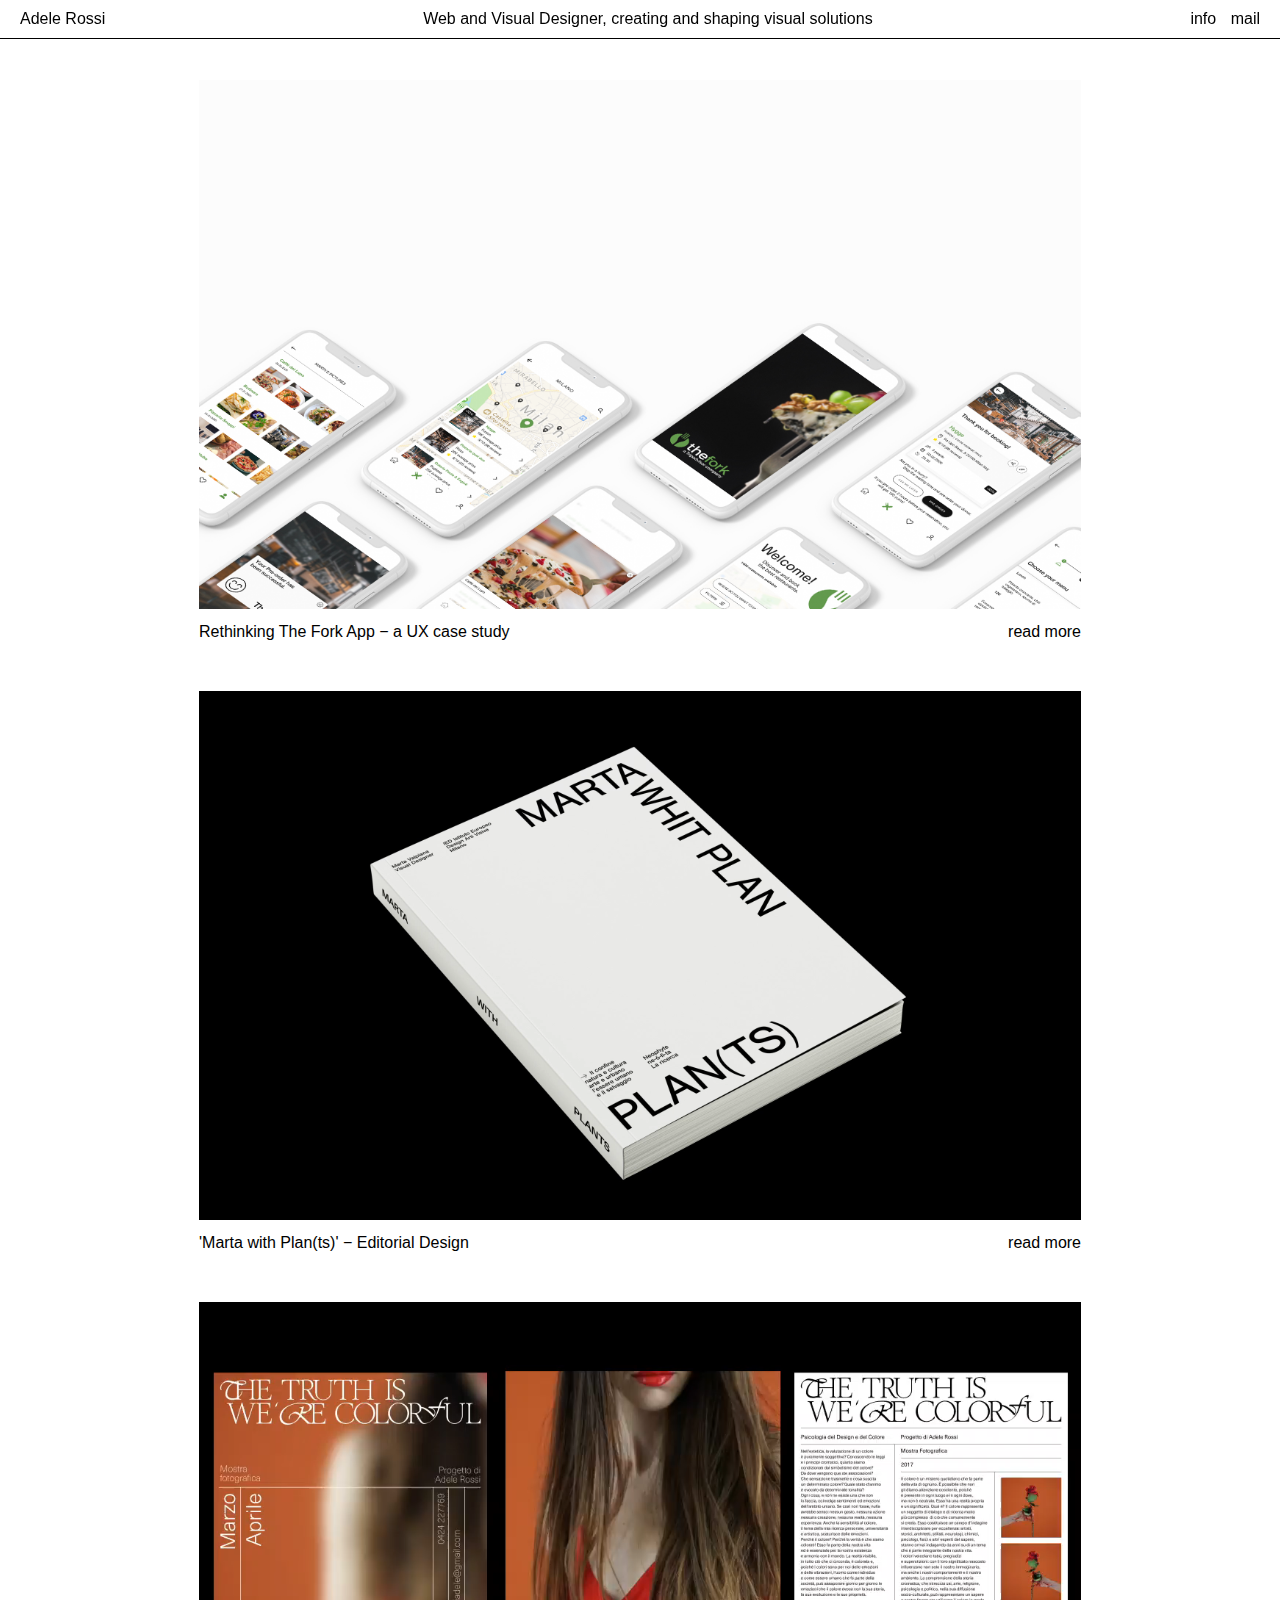
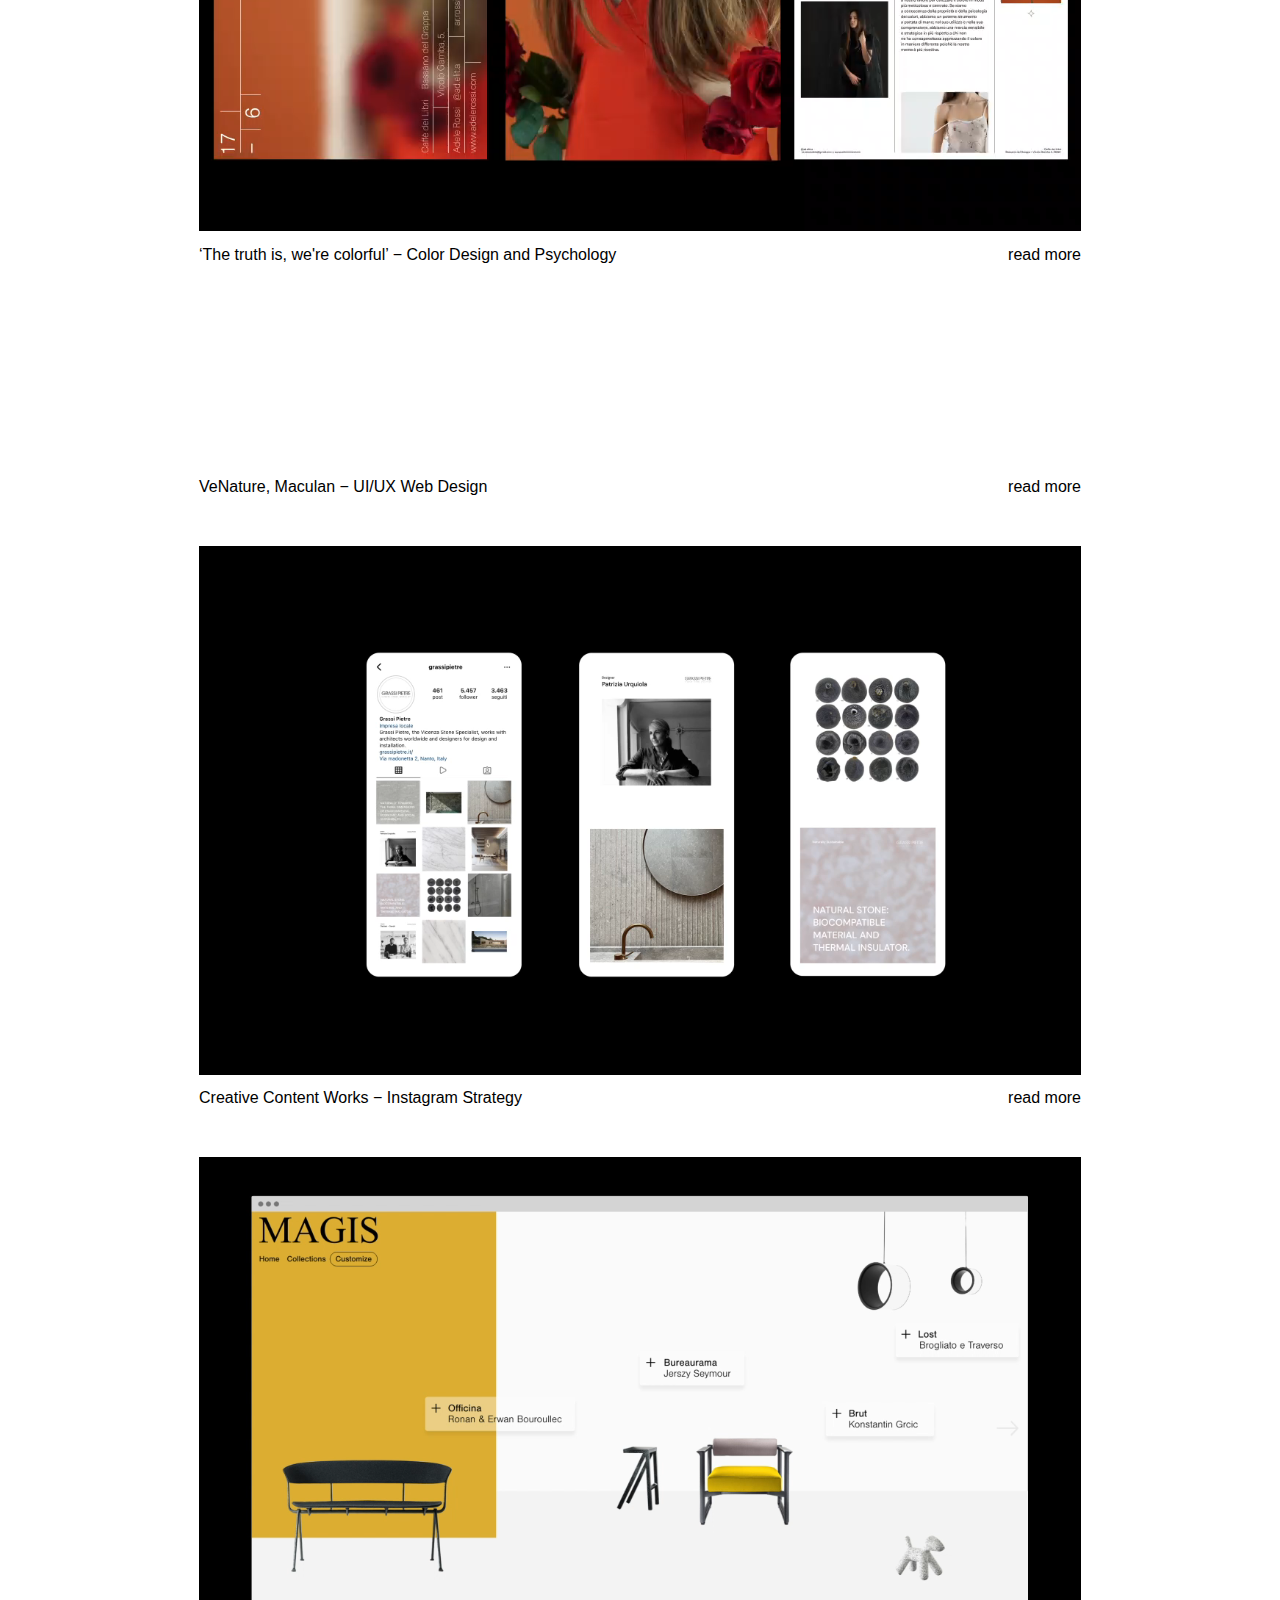
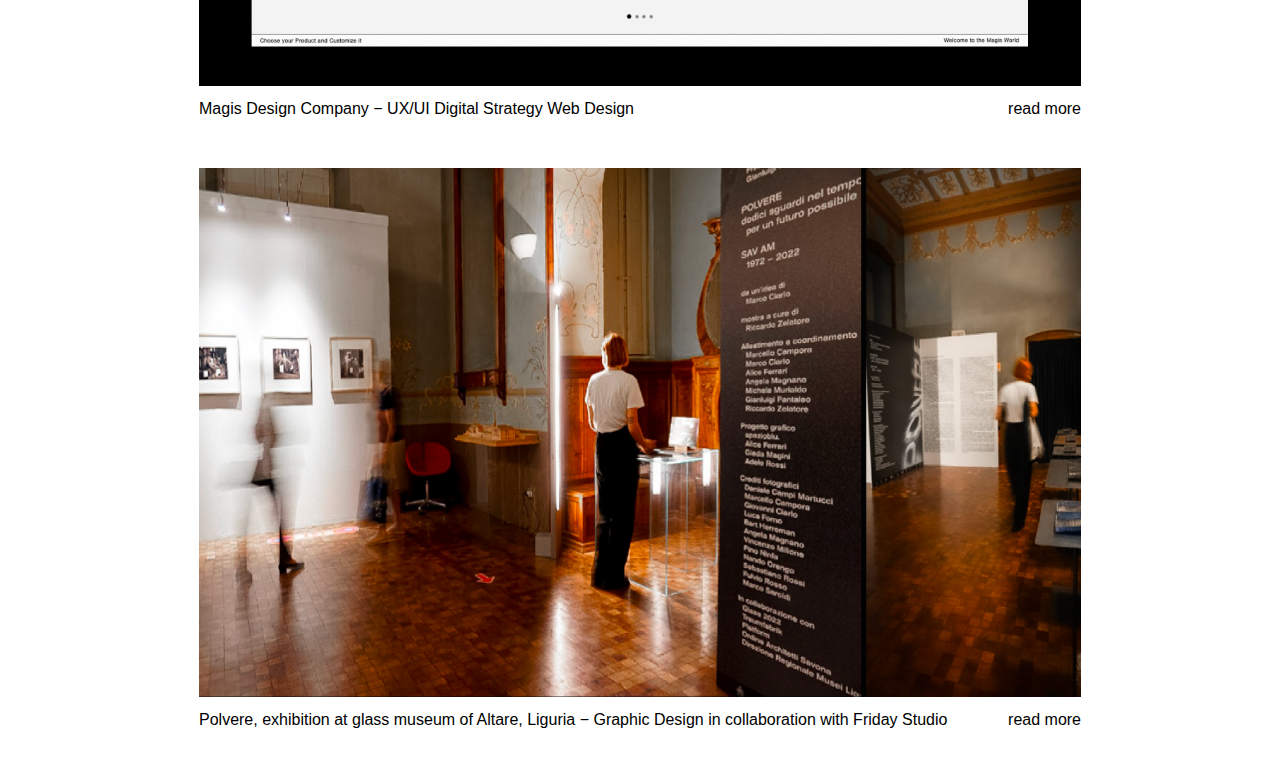
==== commit 73b6f829: "cambi" ====
--- a/index.html
+++ b/index.html
@@ -12,7 +12,7 @@
 <body>
 
   <div class="container">
-    <header>
+    <header id="header">
       <div class="name"><h1>Adele Rossi </h1></div>
       <div class="description"><p>Web and Visual Designer<span class="hide">, creating and shaping visual solutions</span></p></div>
       <div class="info">
@@ -138,12 +138,12 @@
           <!-- Swiper -->
           <div class="swiper-container">
             <div class="swiper-wrapper">
+              <div class="swiper-slide"><video loop autoplay muted><source src="project/04-color-design/color-design-communication.mp4" type="video/mp4"></video></div>
               <div class="swiper-slide"><video loop autoplay muted><source src="project/04-color-design/color-design-01.mp4" type="video/mp4"></video></div>
-              <div class="swiper-slide"><video loop autoplay muted><source src="project/04-color-design/color-design-communication.mp4" type="video/mp4"></video></div>
               <div class="swiper-slide"><img src="project/04-color-design/color-design-02.png"></div>
               <div class="swiper-slide"><img src="project/04-color-design/color-design-03.png"></div>
+              <div class="swiper-slide"><img src="project/04-color-design/color-design-05.png"></div>
               <div class="swiper-slide"><img src="project/04-color-design/color-design-04.png"></div>
-              <div class="swiper-slide"><img src="project/04-color-design/color-design-05.png"></div>
             </div>
             
             <!-- Arrows -->
@@ -192,7 +192,7 @@
                   <div class="swiper-slide"><video loop autoplay muted><source src="project/05-venature-website/venature.design-01.mp4" type="video/mp4"></video></div> 
                   <div class="swiper-slide"><img src="project/05-venature-website/venature.design-02.png"></div>
                   <div class="swiper-slide"><img src="project/05-venature-website/venature.design-03.png"></div>
-                  <div class="swiper-slide"><img src="project/05-venature-website/venature.design-03.png"></div>
+                  <div class="swiper-slide"><img src="project/05-venature-website/venature.design-04.png"></div>
                 </div>
                 <!-- Arrows -->
                 <div class="swiper-button-next"></div>
@@ -200,21 +200,19 @@
               </div>
               <div class="project">
                 <div class="header">
-                  <h2 class="project-title">Magis Design Company <span class="hide">&minus; UX/UI Digital Strategy Web Design</span></h2>
+                  <h2 class="project-title">VeNature, Maculan <span class="hide">&minus; UI/UX Web Design</span></h2>
                   <span class="project-more" onclick="showMore(6)" id="more-btn-6">read more</span>
                 </div>
                 <div class="proj-text" id="more-text-6">
                   <div class="project-text left">
                     <p>
-                    Magis is the Italian Brand, partnership with major international designers and focused on design products for home,<br> office and contract. <br>
-                    The project strategy is the optimization of the customization tool<br> and redesign the website to establish costumer loyalty and build a strong relationship and emotional attachment through the creation of an <i>immersive, virtual and interactive experience.</i></p>
+                      VeNature is a brand by Maculan, successful interior designer in Vicenza.<br>
+                      Private and locals clients are the target of Maculan’s VeNature wooden tables.</p>
                   </div>
                   <div class="project-text right">
-                    <p>The user-centered designstart with a new Interactive Showcase <br>that allows the user to discover the customizable products<br> and see them in a context by self explanatory flow according <br> to Magis visual Language and the essence of the brand.
-                      <p>By the customization tool the user can customize the product through the user-friendly interface, <br><i>the interactive contents</i> and an <i>easy customer journey.</i></p>
-                      <p>In collaboration with:<a class="more-text-link" href="https://www.linkedin.com/in/benedetta-diddi-367a39113/"> Benedetta Diddi</a><br>
-                        Mentor:<a class="more-text-link" href="https://www.linkedin.com/in/andyscupelli/"> Andy Scupelli</a><br>
-                        Year: 2020</p> 
+                    <p>The website expresses the essence of the company, its simplicity and tradition.</p>
+                      <p>In collaboration with:<a class="more-text-link" href="https://www.performarsi.it"> Performarsi</a><br>
+                        Year: 2022</p> 
                     </p>
                   </div>
                 </div>
@@ -238,21 +236,23 @@
             </div>
             <div class="project">
               <div class="header">
-                <h2 class="project-title">Magis Design Company <span class="hide">&minus; UX/UI Digital Strategy Web Design</span></h2>
+                <h2 class="project-title">Creative Content Works <span class="hide">&minus; Instagram Strategy</span></h2>
                 <span class="project-more" onclick="showMore(7)" id="more-btn-7">read more</span>
               </div>
               <div class="proj-text" id="more-text-7">
                 <div class="project-text left">
                   <p>
-                  Magis is the Italian Brand, partnership with major international designers and focused on design products for home,<br> office and contract. <br>
-                  The project strategy is the optimization of the customization tool<br> and redesign the website to establish costumer loyalty and build a strong relationship and emotional attachment through the creation of an <i>immersive, virtual and interactive experience.</i></p>
+                  Some social media creative and strategic content designed for corporate and professionals.<br>
+                  The objectives are: expand the visibility by brand positioning, using social media
+                  as a vehicle to reach the target audience, increasing channel visibility and traffic by creating engagement.
+                 </p>
                 </div>
                 <div class="project-text right">
-                  <p>The user-centered designstart with a new Interactive Showcase <br>that allows the user to discover the customizable products<br> and see them in a context by self explanatory flow according <br> to Magis visual Language and the essence of the brand.
-                    <p>By the customization tool the user can customize the product through the user-friendly interface, <br><i>the interactive contents</i> and an <i>easy customer journey.</i></p>
-                    <p>In collaboration with:<a class="more-text-link" href="https://www.linkedin.com/in/benedetta-diddi-367a39113/"> Benedetta Diddi</a><br>
-                      Mentor:<a class="more-text-link" href="https://www.linkedin.com/in/andyscupelli/"> Andy Scupelli</a><br>
-                      Year: 2020</p> 
+                  <p>Visual communication is focused on “problems-solution-objectives” setting.<br> 
+                  The essence of the brand was highlighted through a variety of dynamic posts and different strands of content, 
+                  alternating in different types, creating dynamism but at the same time harmony and linearity.</p>
+                    <p>In collaboration with:<a class="more-text-link" href="https://www.performarsi.it"> Performarsi</a><br>
+                      Year: 2022</p> 
                   </p>
                 </div>
               </div>
@@ -265,10 +265,11 @@
           <!-- Swiper -->
           <div class="swiper-container">
             <div class="swiper-wrapper">
+              <div class="swiper-slide"><video loop autoplay muted><source src="project/01-magis/magis-preview.mp4" type="video/mp4"></video></div>
               <div class="swiper-slide"><img src="project/01-magis/magis-01.png"></div>
               <div class="swiper-slide"><img src="project/01-magis/magis-02.png"></div>
               <div class="swiper-slide"><img src="project/01-magis/magis-03.png"></div>
-              <div class="swiper-slide"><video loop autoplay muted><source src="project/01-magis/magis-preview.mp4" type="video/mp4"></video></div> 
+              <div class="swiper-slide"><video loop autoplay muted><source src="project/01-magis/magis-04.mp4" type="video/mp4"></video></div> 
             </div>
             <!-- Arrows -->
             <div class="swiper-button-next"></div>
@@ -306,7 +307,6 @@
               <div class="swiper-slide"><img src="project/07-polvere-exhibition/polvere-01.png"></div>
               <div class="swiper-slide"><video loop autoplay muted><source src="project/07-polvere-exhibition/polvere-02.mp4" type="video/mp4"></video></div> 
               <div class="swiper-slide"><img src="project/07-polvere-exhibition/polvere-03.png"></div>
-              <div class="swiper-slide"><img src="project/07-polvere-exhibition/polvere-04.png"></div>
             </div>
             <!-- Arrows -->
             <div class="swiper-button-next"></div>
@@ -320,7 +320,7 @@
             <div class="proj-text" id="more-text-5">
               <div class="project-text left">
                 <p>
-                The exhibition focuses on a symbolic site for the community of Altara, the former glassworks S.A.V.A.M.,<br> 
+                The exhibition focuses on a symbolic site for the community of Altara, the former glassworks S.A.V.A.M., 
                 through the different readings of twelve contemporary photographers who have made independently and in different timeframes site-specific shots,<br>
                 returning with depth and spirituality a critical investigation on the people and the environment in which he lives, from the poetic and anthropological value.</i></p>
               </div>
@@ -361,19 +361,18 @@
         <section class="service-skill">
           <h2>Strategy</h2>
           <p>
-            Social Media Strategy<br>
+            
             Digital Content Creator<br>
             Digital Marketing<br>
-            Digital Design<br>
-            Visual Identity<br>
+            Social Media Strategy<br>
+            Visual Communication<br>
 
           </p>
           <h2 class="skill">Design and Technology</h2>
           <p>
+            Visual Design<br>
             Web Design<br>
-            Graphic Design<br>
-            Visual Design<br>
-            Editorial Design<br>
+            Graphic and Editorial Design<br>
             UI/UX Design<br>
             Front-End Development<br>
           </p>
--- a/css/style.css
+++ b/css/style.css
@@ -5,7 +5,11 @@
 }
 
 p {
-  padding-bottom: 5px;
+  padding-bottom: 0px;
+}
+
+header.hide {
+  display: none;
 }
 
 ::-moz-selection {
@@ -91,7 +95,7 @@
   display: flex;
   flex-wrap: wrap;
   width: 70%;
-  margin: 0 15%;
+  margin: 30px 15%;
 }
 
 main section {
@@ -355,8 +359,7 @@
 }
 
 .project-text a {
-  color: red;
-  text-decoration: underline;
+  color: #595959;
 }
 
 @media screen and (max-width:600px) {
@@ -392,6 +395,7 @@
       grid-column: 1 / 4;
       grid-row: 2 / 3;
       padding-top: 15px;
+
     }
 
     .project .left,
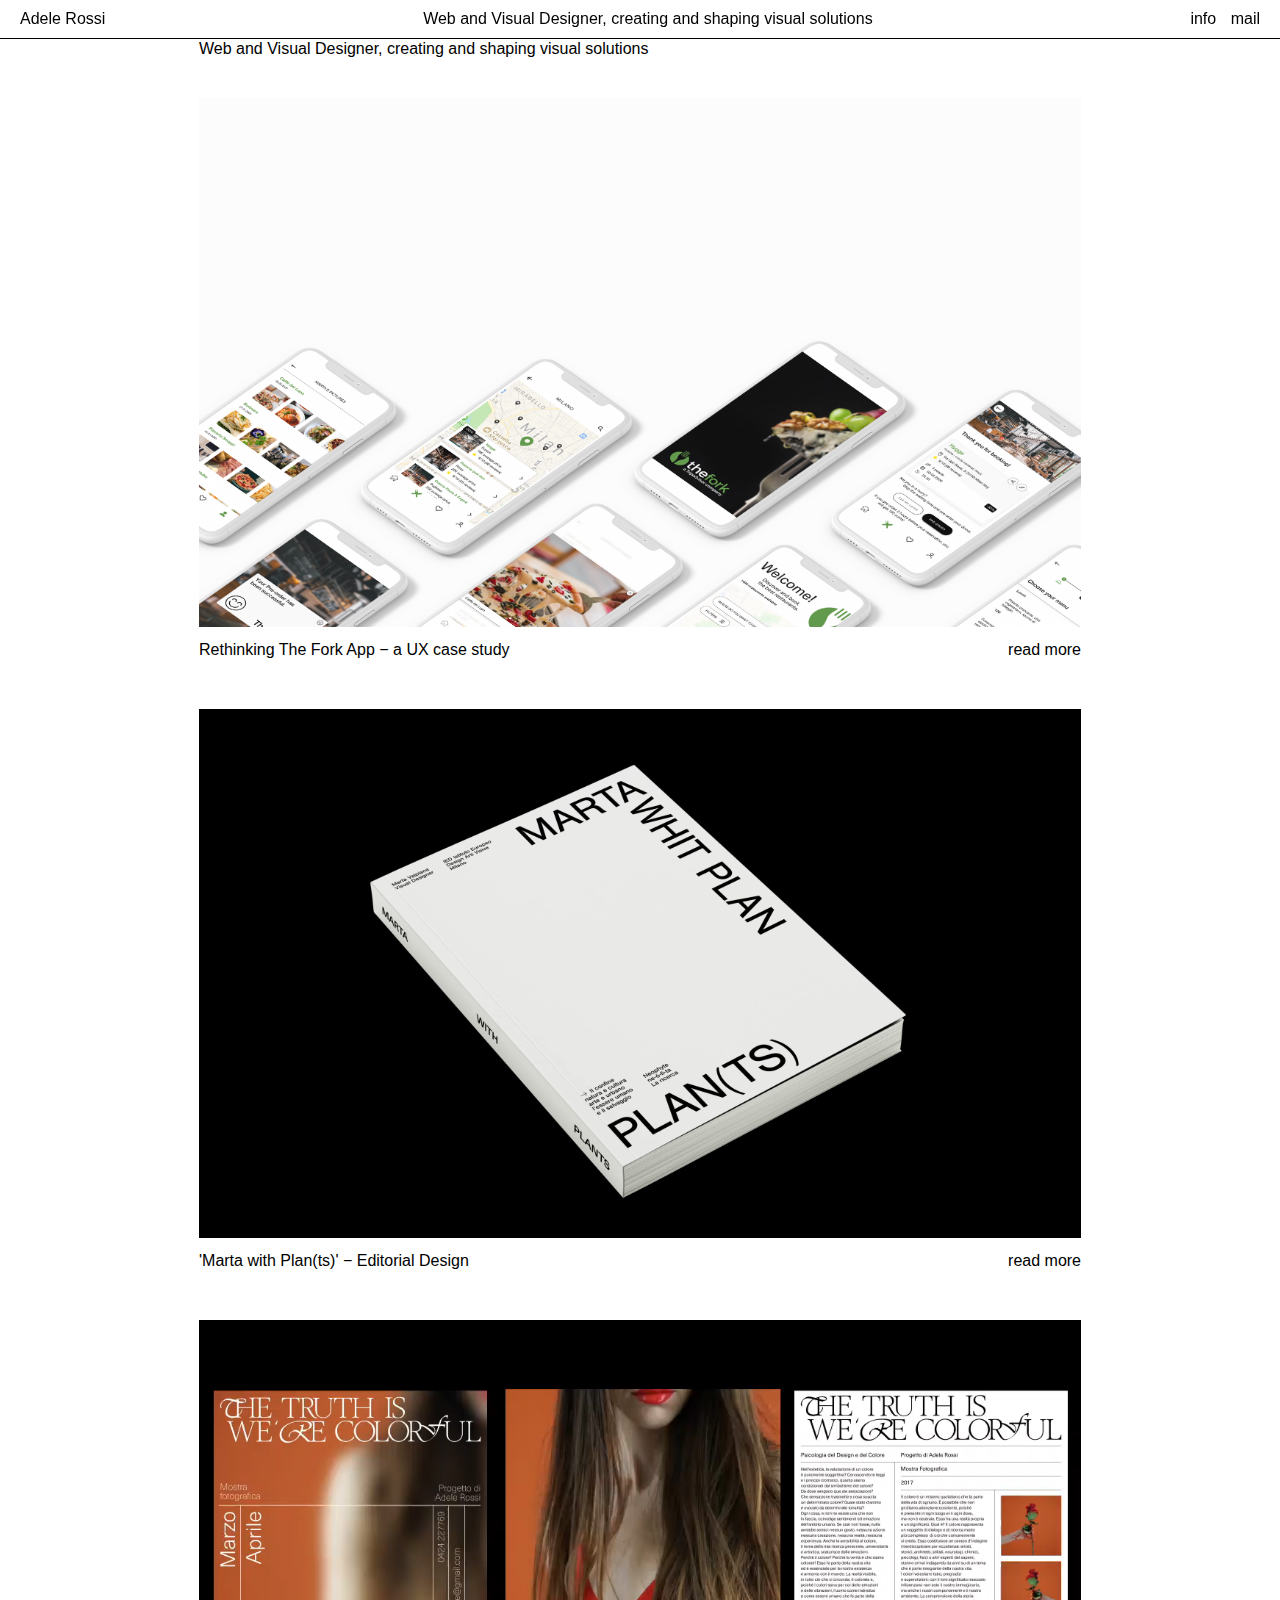
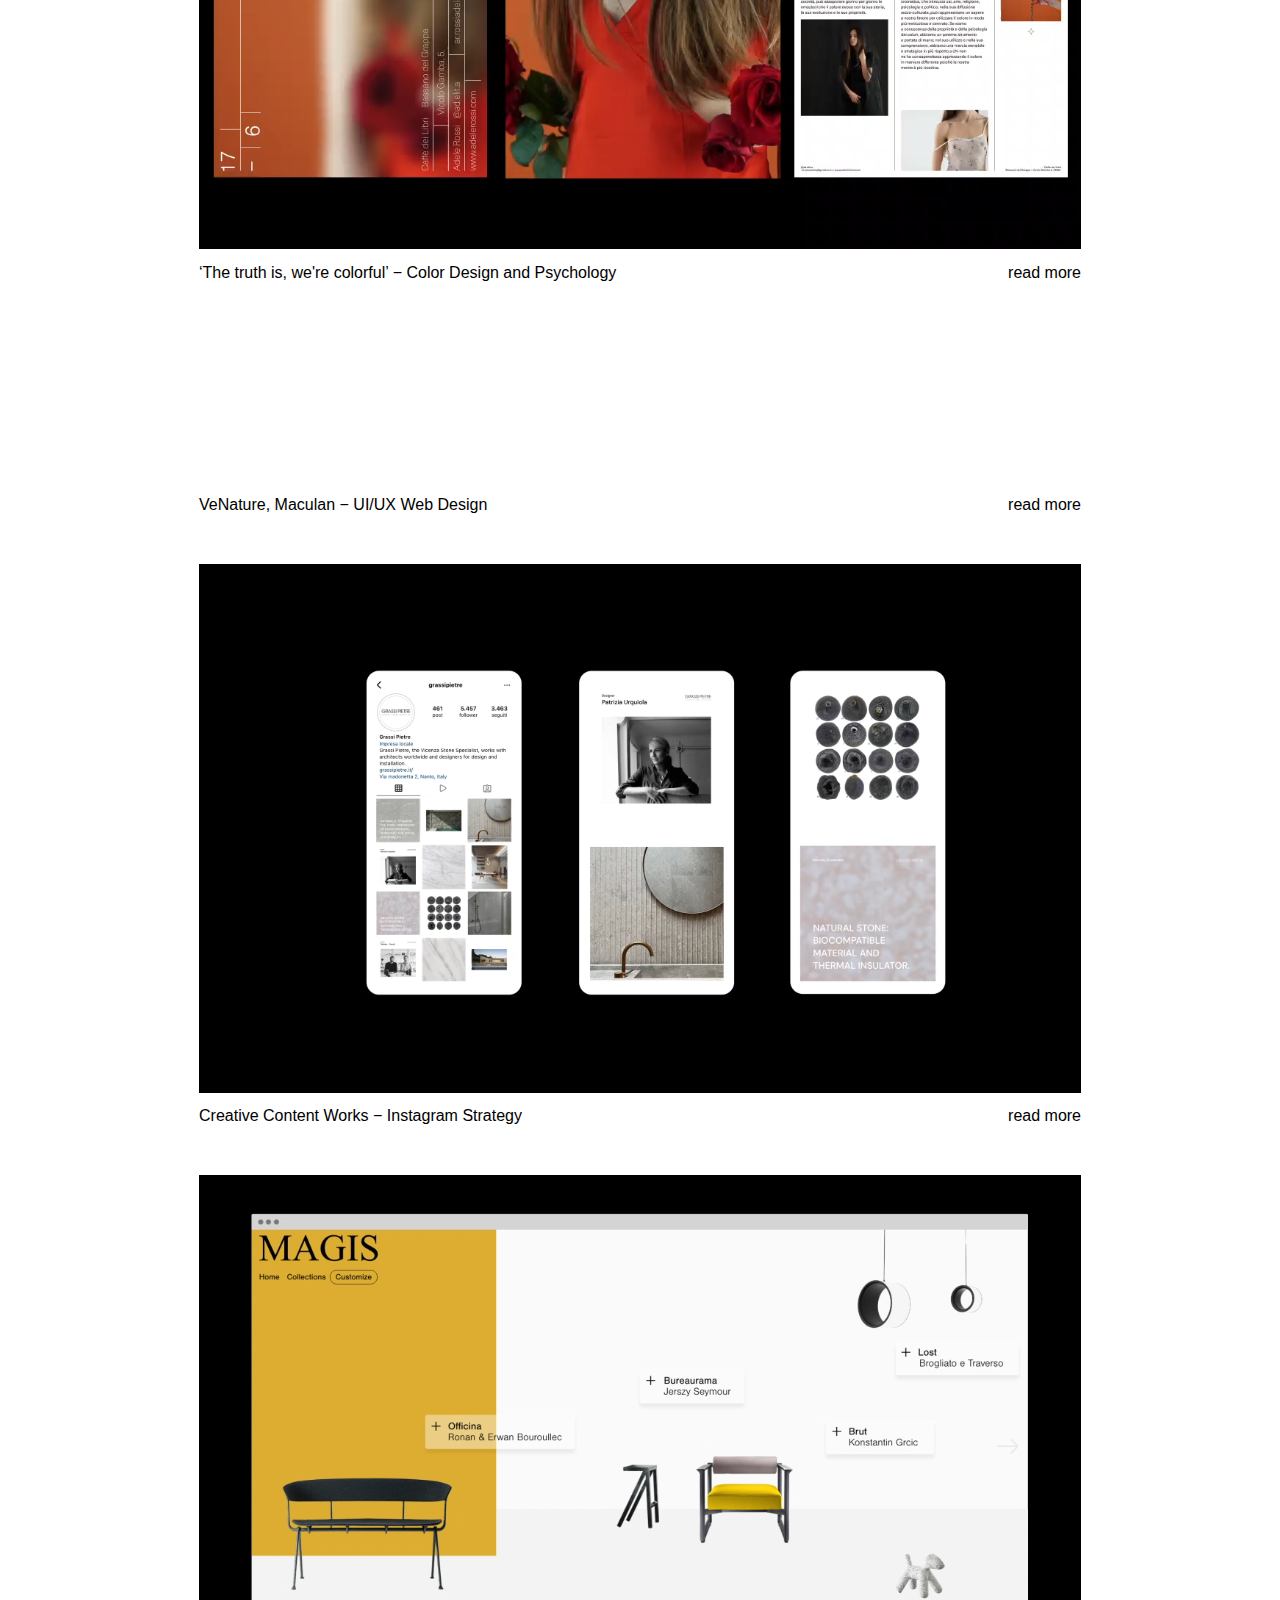
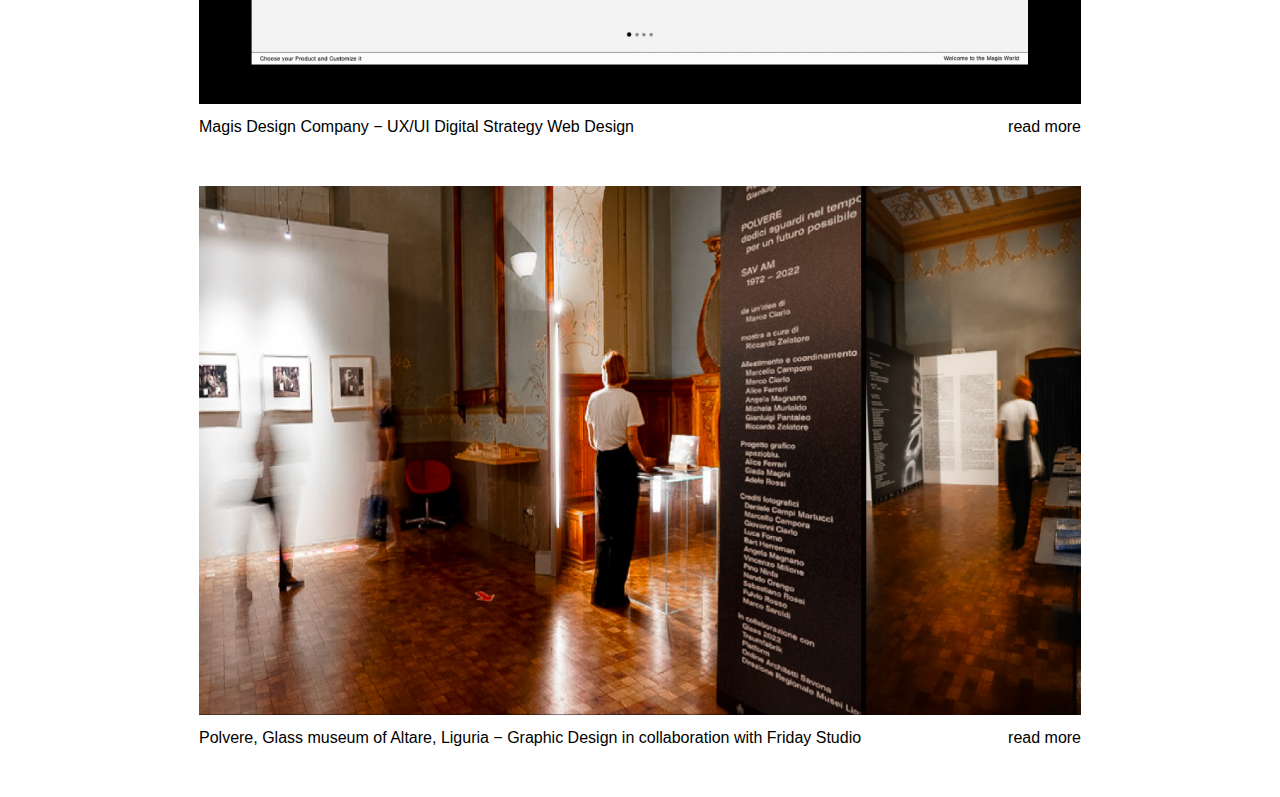
==== commit 8bae63a7: "cambi" ====
--- a/index.html
+++ b/index.html
@@ -22,6 +22,7 @@
     </header>
 
     <main>
+      <div class="description"><p>Web and Visual Designer<span class="hide">, creating and shaping visual solutions</span></p></div>
       <!-- Project 2 -->
         <section>
           <!-- Swiper -->
@@ -314,15 +315,15 @@
           </div>
           <div class="project">
             <div class="header">
-              <h2 class="project-title">Polvere, exhibition at glass museum of Altare, Liguria <span class="hide">&minus; Graphic Design in collaboration with Friday Studio</span></h2>
+              <h2 class="project-title">Polvere, Glass museum of Altare, Liguria <span class="hide">&minus; Graphic Design in collaboration with Friday Studio</span></h2>
               <span class="project-more" onclick="showMore(5)" id="more-btn-5">read more</span>
             </div>
             <div class="proj-text" id="more-text-5">
               <div class="project-text left">
                 <p>
                 The exhibition focuses on a symbolic site for the community of Altara, the former glassworks S.A.V.A.M., 
-                through the different readings of twelve contemporary photographers who have made independently and in different timeframes site-specific shots,<br>
-                returning with depth and spirituality a critical investigation on the people and the environment in which he lives, from the poetic and anthropological value.</i></p>
+                through the different readings of twelve contemporary photographers who have made independently and in different timeframes site-specific shots,
+                returning with depth and spirituality a critical investigation on the people and the environment in which he lives, from the poetic and anthropological value.</p>
               </div>
               <div class="project-text right">
                 <p>The activities carried out within the project, conceived by the architect Marco Ciarlo,<br>
--- a/css/style.css
+++ b/css/style.css
@@ -359,7 +359,7 @@
 }
 
 .project-text a {
-  color: #595959;
+  color: #182625;
 }
 
 @media screen and (max-width:600px) {
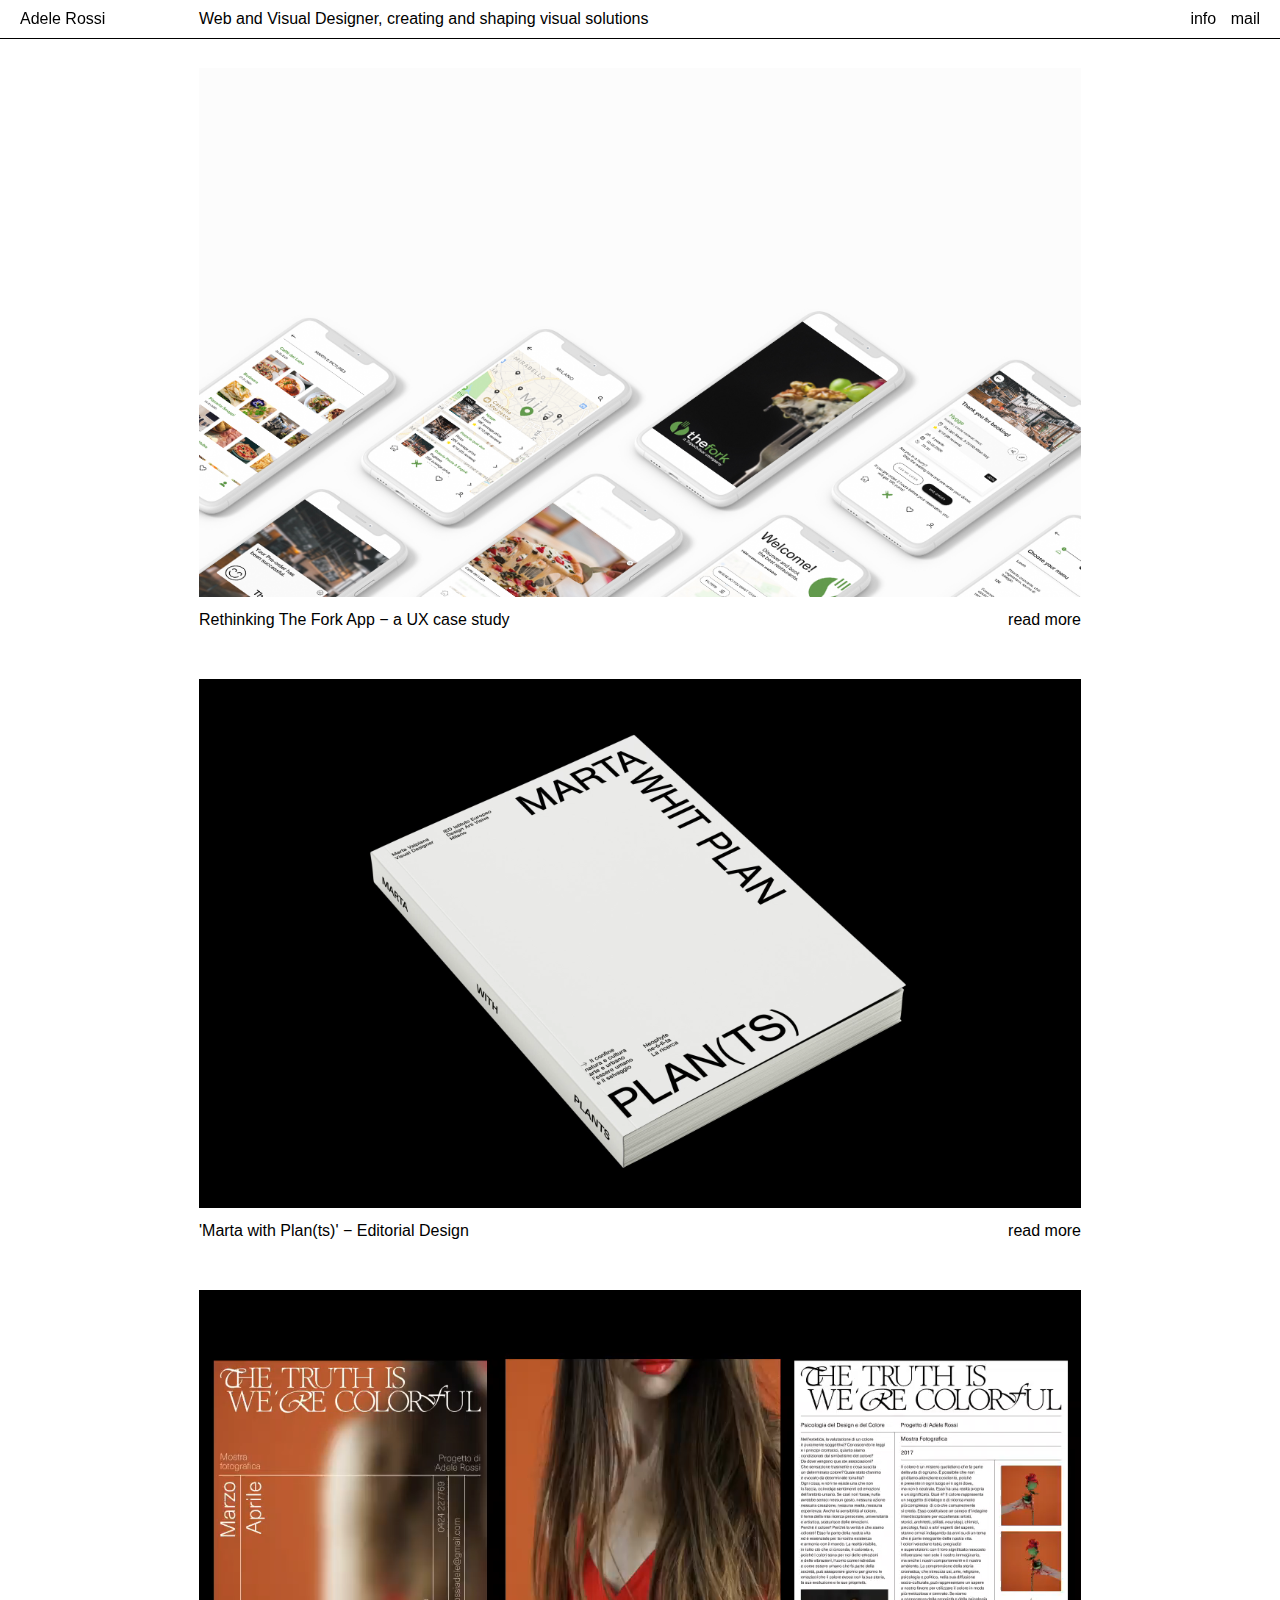
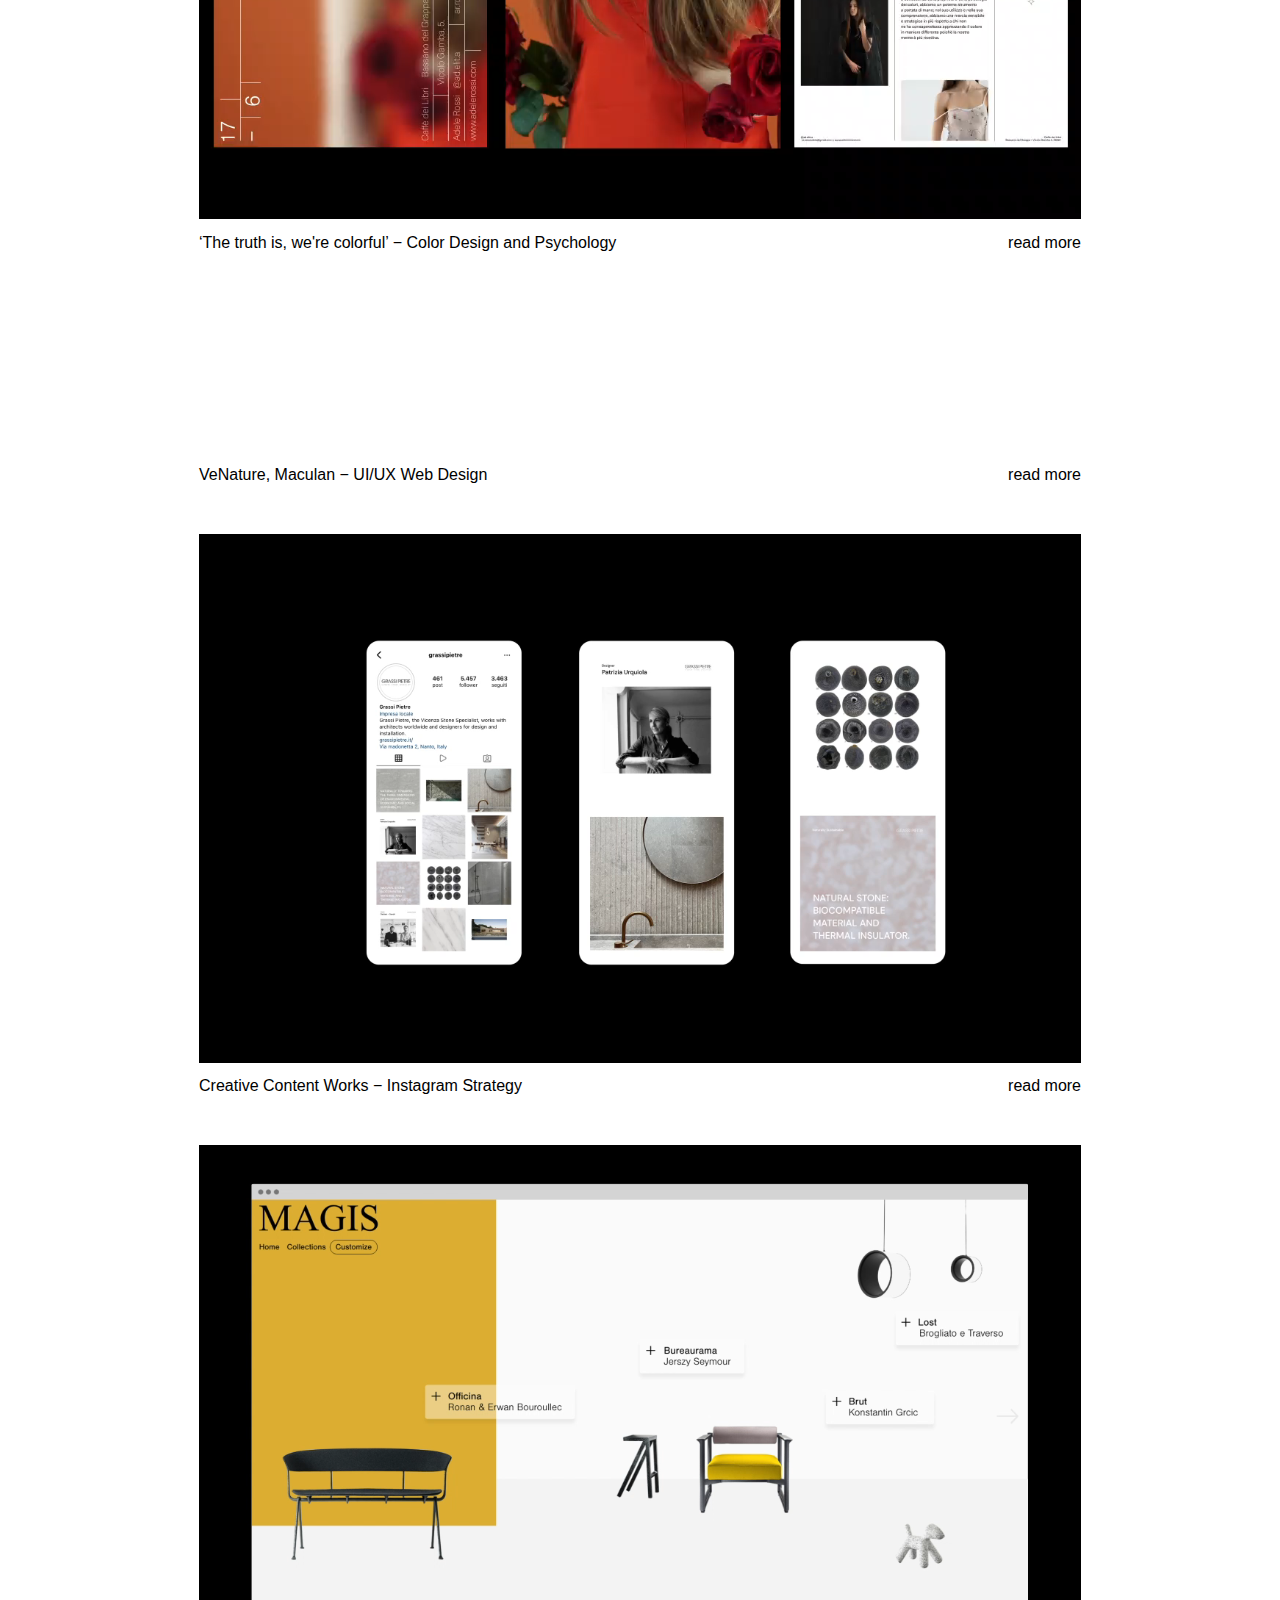
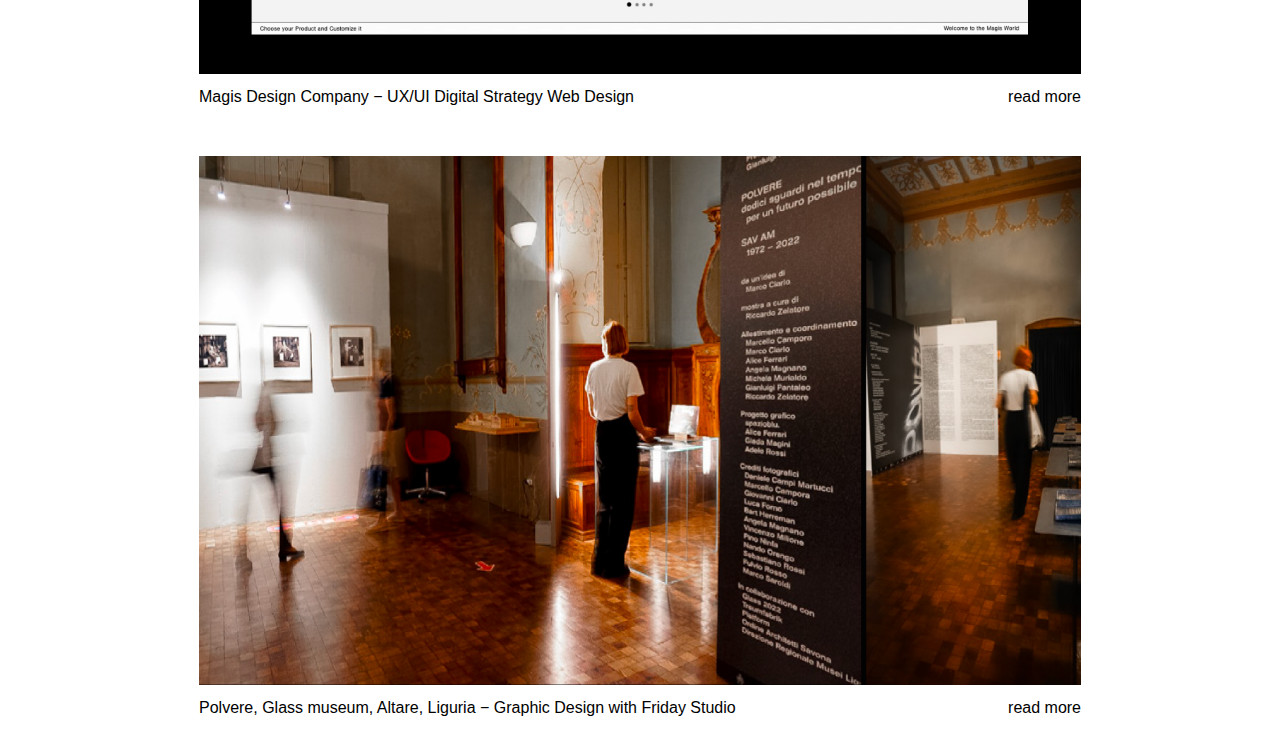
==== commit 9041ce57: "cambi" ====
--- a/index.html
+++ b/index.html
@@ -14,7 +14,6 @@
   <div class="container">
     <header id="header">
       <div class="name"><h1>Adele Rossi </h1></div>
-      <div class="description"><p>Web and Visual Designer<span class="hide">, creating and shaping visual solutions</span></p></div>
       <div class="info">
         <a href="#info" id="info-btn">info</a>
         <a href="mailto:ar.rossiadele@gmail.com">mail</a>
@@ -47,32 +46,31 @@
             </div>
             <div class="proj-text" id="more-text-2">
               <div class="project-text left">
-                <p><i>Brief</i> &minus; rethinking the The Fork app’s interface<br> to <i>improve usability</i> and <i>increase</i> usage through research<br> based on user needs and habits.</p>
-                <p><i>Research</i> &minus; we set a boundary to design a simple solution.<br> We selected different types of people as users, to understand<br> their pain points and daily challenges.<br> We looked for common interests among users.</p>
-                <p><i> User Target</i> &minus; tourists, students, business men,<br> couples, standard Users.</p>
+                <p><i>Brief</i> &minus; rethinking the The Fork app’s interface to improve usability and increase usage through research based on user needs and habits.</p>
+                <p><i>Research</i> &minus; we set a boundary to design a simple solution. We selected different types of people as users, to understand their pain points and daily challenges. We looked for common interests among users.</p>
+                <p><i> User Target</i> &minus; tourists, students, business men, couples, standard Users.</p>
                 <p><i>User Needs</i> &minus;
                     online booking,
-                    finding restaurants nearby,<br>
-                    being able to communicate through reviews with team spirit,<br>
-                    photos, prices and more information regarding the restaurant,<br>
+                    finding restaurants nearby,
+                    being able to communicate through reviews with team spirit,
+                    photos, prices and more information regarding the restaurant,
                     possibility to personalize the restaurant research.<br>
                 </p>
     
               </div>
               <div class="project-text right">
                 <p><i>Solutions</i> &minus;
-                  easy and understandable booking’s flow,<br>
-                  saving time once at the restaurant and on using the App,<br>
+                  easy and understandable booking’s flow,
+                  saving time once at the restaurant and on using the App,
                   user friendly approach while using the App. 
                 </p>
                 <p>Proposal!<br>
-                  1. Intelligent Map: possibility to choose  <br> a specific position and indicate it.<br>
-                  2. Pre-order: possibility to save time, pre-order <br>and pay through the application.<br>
-                  3. TheForkCommunity: possibility to explore and discover reviews<br> of bloggers, famous chefs, gastronomic professionals, discover new restaurants and have the opportunity to share your experience.<br>
-                  4. Insert Saved Research: the application can keep you updated according to your preferences and does not need <br> to start searching from the outset.<br>
-                  5. Add User Feedback.<br>
+                  1. <i>Intelligent Map</i>: possibility to choose a specific position and indicate it.<br>
+                  2. <i>Pre-order</i>: possibility to save time, pre-order and pay through the application.<br>
+                  3. <i>TheForkCommunity</i>: possibility to explore and discover reviews of bloggers, famous chefs, gastronomic professionals, discover new restaurants and have the opportunity to share your experience.<br>
+                  4. <i>Insert Saved Research</i>: the application can keep you updated according to your preferences and does not need to start searching from the outset.<br>
+                  5. <i>Add User Feedback.</i><br>
                 </p>
-                <p>In collaboration with:<br><a class="more-text-link" href="https://www.linkedin.com/in/benedetta-diddi-367a39113/"> Benedetta Diddi</a>, <a class="more-text-link" href="https://www.linkedin.com/in/jesande/">Jessica Delgado</a><br>
                   Mentor:<a class="more-text-link" href="https://www.linkedin.com/in/marcocatani/"> Marco Catani</a></br>
                   Year: 2020</p> 
               <div>
@@ -119,12 +117,14 @@
             <div class="proj-text" id="more-text-3">
               
             <div class="project-text left">
-              <p>‘Marta with Plan(ts)’ is a magazine which examines the work of the Italian Visual Artist Marta Valpiana (Verona, 1993) and her project called ‘Neophyte’. The artist analyzes the <i>experience of plants in human life</i> to understand her world, and consequently ours.</p>
+              <p>‘Marta with Plan(ts)’ is a magazine which examines the work of the Italian Visual Artist Marta Valpiana (Verona, 1993) and her project called ‘Neophyte’.
+                 The artist analyzes the experience of plants in human life to understand her world, and consequently ours.</p>
             </div>
             <div class="project-text right">
-              <p>The visual identity is centered around the boundaries between nature and culture, art and urban life, between human beings <br>and wildlife that can be much more indistinct<br> than we are accustomed to think.</p>
-              <p>Editorial project realized for <a class=more-text-link href="https://www.linkedin.com/in/marta-valpiana-005540137/?originalSubdomain=it"><br>Marta Valpiana.</a><br>
-                Year: 2018</p>
+              <p>The visual identity is centered around the boundaries between nature and culture, art and urban life,
+                 between human beings and wildlife that can be much more indistinct than we are accustomed to think.</p>
+              <p>Editorial project realized for <a class=more-text-link href="https://www.instagram.com/lunalgae/"><br>Marta Valpiana.</a><br>
+                Year: 2019</p>
             </div>
 
             </div>
@@ -161,21 +161,24 @@
 
               <div class="project-text left">
                   <p>
-                    This was my thesis project for my degree in New Technologies <br>for Art at the Academy of Fine Arts. It was realized through investigation and the intersection between different fields<br> of <i>research such as history, philosophy, art, psychology and design</i>. It was all made possible thanks to the Italian guidance of <a class="more-text-link" href="http://francescavalan.it">Francesca Valan</a>, an Italian Color Designer based in Milan.</p>
-                  <p>Everything in our life creates feelings and emotions.<br>If it was otherwise, nothing would make sense: each gesture,<br>action, creation, and each experience. Moreover, our sensibility<br>to colors establishes emotions. Visible reality itself is colored, in all of the aspects that surround us, colors evoke <i>emotions</i> and vibrations.</p>
+                    This was my thesis project for my degree in New Technologies for Art at the Academy of Fine Arts. 
+                    It was realized through investigation and the intersection between different fields of research such as history, philosophy, art, psychology and design. 
+                    It was all made possible thanks to the Italian guidance of <a class="more-text-link" href="http://francescavalan.it">Francesca Valan</a>, an Italian Color Designer based in Milan.</p>
+                  <p>Everything in our life creates feelings and emotions.If it was otherwise, nothing would make sense: each gesture, action, creation, and each experience.
+                     Moreover, our sensibility to colors establishes emotions. Visible reality itself is colored, in all of the aspects that surround us, colors evoke emotions and vibrations.</p>
               </div>
               <div class="project-text right"><p>Man, seen as both a natural being and social being, 
                 every day experiences emotions that the color evokes, witnessed through history, evolution and his ownerships.</p>
-                <p>This is the premise addressed for the statement ‘The Truth Is, We’re Colorful’. The project is about the psychology of colors, more specifically about <i>colors’ symbolism</i> and how we use<br>them in our everyday life.</p>  
-                <p>Color is a daily mystery, unique to each person. For this reason<br>I have decided to <i>analyze it</i> and then <i>translate it</i> into images that evoke such feelings.</p>
+                <p>This is the premise addressed for the statement ‘The Truth Is, We’re Colorful’. The project is about the psychology of colors, more specifically about colors’ symbolism and how we use them in our everyday life.</p>  
+                <p>Color is a daily mystery, unique to each person. For this reason I have decided to analyze it and then translate it into images that evoke such feelings.</p>
                 
-                <p>Take a look at the <i><a class="more-text-link" href="https://vimeo.com/427048600">Video</i></a> and at the <i><a class="more-text-link" href="/project/upload/Color-Design-tesi-Adele-Rossi.pdf">Thesis Research</a></i>.<br>
+                <p>Take a look at the <a class="more-text-link" href="https://vimeo.com/427048600">Video</a> and at the <a class="more-text-link" href="/project/upload/Color-Design-tesi-Adele-Rossi.pdf">Thesis Research</a></i>.<br>
                 <p>Photography &minus;
                   Video Making<br>
                   Art Direction</p>
                 <p>Model: Camilla Serafini<br>
                   Lacation: Studio Indoor, Treviso, Italy<br>
-                  Year: 2017</p>
+                  Year: 2018</p>
               </div>
               
             </div>
@@ -212,7 +215,7 @@
                   </div>
                   <div class="project-text right">
                     <p>The website expresses the essence of the company, its simplicity and tradition.</p>
-                      <p>In collaboration with:<a class="more-text-link" href="https://www.performarsi.it"> Performarsi</a><br>
+                      <p>In collaboration with: <a class="more-text-link" href="https://www.performarsi.it">Performarsi</a><br>
                         Year: 2022</p> 
                     </p>
                   </div>
@@ -252,7 +255,7 @@
                   <p>Visual communication is focused on “problems-solution-objectives” setting.<br> 
                   The essence of the brand was highlighted through a variety of dynamic posts and different strands of content, 
                   alternating in different types, creating dynamism but at the same time harmony and linearity.</p>
-                    <p>In collaboration with:<a class="more-text-link" href="https://www.performarsi.it"> Performarsi</a><br>
+                    <p>In collaboration with: <a class="more-text-link" href="https://www.performarsi.it">Performarsi</a><br>
                       Year: 2022</p> 
                   </p>
                 </div>
@@ -284,14 +287,13 @@
             <div class="proj-text" id="more-text-1">
               <div class="project-text left">
                 <p>
-                Magis is the Italian Brand, partnership with major international designers and focused on design products for home,<br> office and contract. <br>
-                The project strategy is the optimization of the customization tool<br> and redesign the website to establish costumer loyalty and build a strong relationship and emotional attachment through the creation of an <i>immersive, virtual and interactive experience.</i></p>
+                Magis is the Italian Brand, partnership with major international designers and focused on design products for home, office and contract. 
+                The project strategy is the optimization of the customization tool and redesign the website to establish costumer loyalty and build a strong relationship and emotional attachment through the creation of an immersive, virtual and interactive experience.</p>
               </div>
               <div class="project-text right">
-                <p>The user-centered designstart with a new Interactive Showcase <br>that allows the user to discover the customizable products<br> and see them in a context by self explanatory flow according <br> to Magis visual Language and the essence of the brand.
-                  <p>By the customization tool the user can customize the product through the user-friendly interface, <br><i>the interactive contents</i> and an <i>easy customer journey.</i></p>
-                  <p>In collaboration with:<a class="more-text-link" href="https://www.linkedin.com/in/benedetta-diddi-367a39113/"> Benedetta Diddi</a><br>
-                    Mentor:<a class="more-text-link" href="https://www.linkedin.com/in/andyscupelli/"> Andy Scupelli</a><br>
+                <p>The user-centered designstart with a new Interactive Showcase that allows the user to discover the customizable products and see them in a context by self explanatory flow according to Magis visual Language and the essence of the brand.
+                  <p>By the customization tool the user can customize the product through the user-friendly interface, the interactive contentsand an easy customer journey.</p>
+                    Mentor: <a class="more-text-link" href="https://www.linkedin.com/in/andyscupelli/">Andy Scupelli</a><br>
                     Year: 2020</p> 
                 </p>
               </div>
@@ -315,7 +317,7 @@
           </div>
           <div class="project">
             <div class="header">
-              <h2 class="project-title">Polvere, Glass museum of Altare, Liguria <span class="hide">&minus; Graphic Design in collaboration with Friday Studio</span></h2>
+              <h2 class="project-title">Polvere, Glass museum, Altare, Liguria <span class="hide">&minus; Graphic Design with Friday Studio</span></h2>
               <span class="project-more" onclick="showMore(5)" id="more-btn-5">read more</span>
             </div>
             <div class="proj-text" id="more-text-5">
@@ -328,7 +330,7 @@
               <div class="project-text right">
                 <p>The activities carried out within the project, conceived by the architect Marco Ciarlo,<br>
                   are coordinated by an organizing committee composed by Ciarlo himself, Marcello Campora, Alice Ferrari, Angela Magnano, Michela Murialdo, Gianluigi Pantaleo and Riccardo Zelatore</p>
-                  <p>In collaboration with:<a class="more-text-link" href="https://www.instagram.com/fridaystudio.it/"> Friday Studio</a><br>
+                  <p>In collaboration with: <a class="more-text-link" href="https://www.instagram.com/fridaystudio.it/">Friday Studio</a><br>
                 
                     Year: 2022</p> 
                 </p>
--- a/css/style.css
+++ b/css/style.css
@@ -6,6 +6,7 @@
 
 p {
   padding-bottom: 0px;
+
 }
 
 header.hide {
@@ -95,7 +96,7 @@
   display: flex;
   flex-wrap: wrap;
   width: 70%;
-  margin: 30px 15%;
+  margin: 0px 15%;
 }
 
 main section {
@@ -358,9 +359,14 @@
   padding-bottom: 0;
 }
 
+/* nuove */
+
 .project-text a {
-  color: #182625;
-}
+  text-decoration: underline;
+}
+
+
+/* nuove-fine */
 
 @media screen and (max-width:600px) {
 
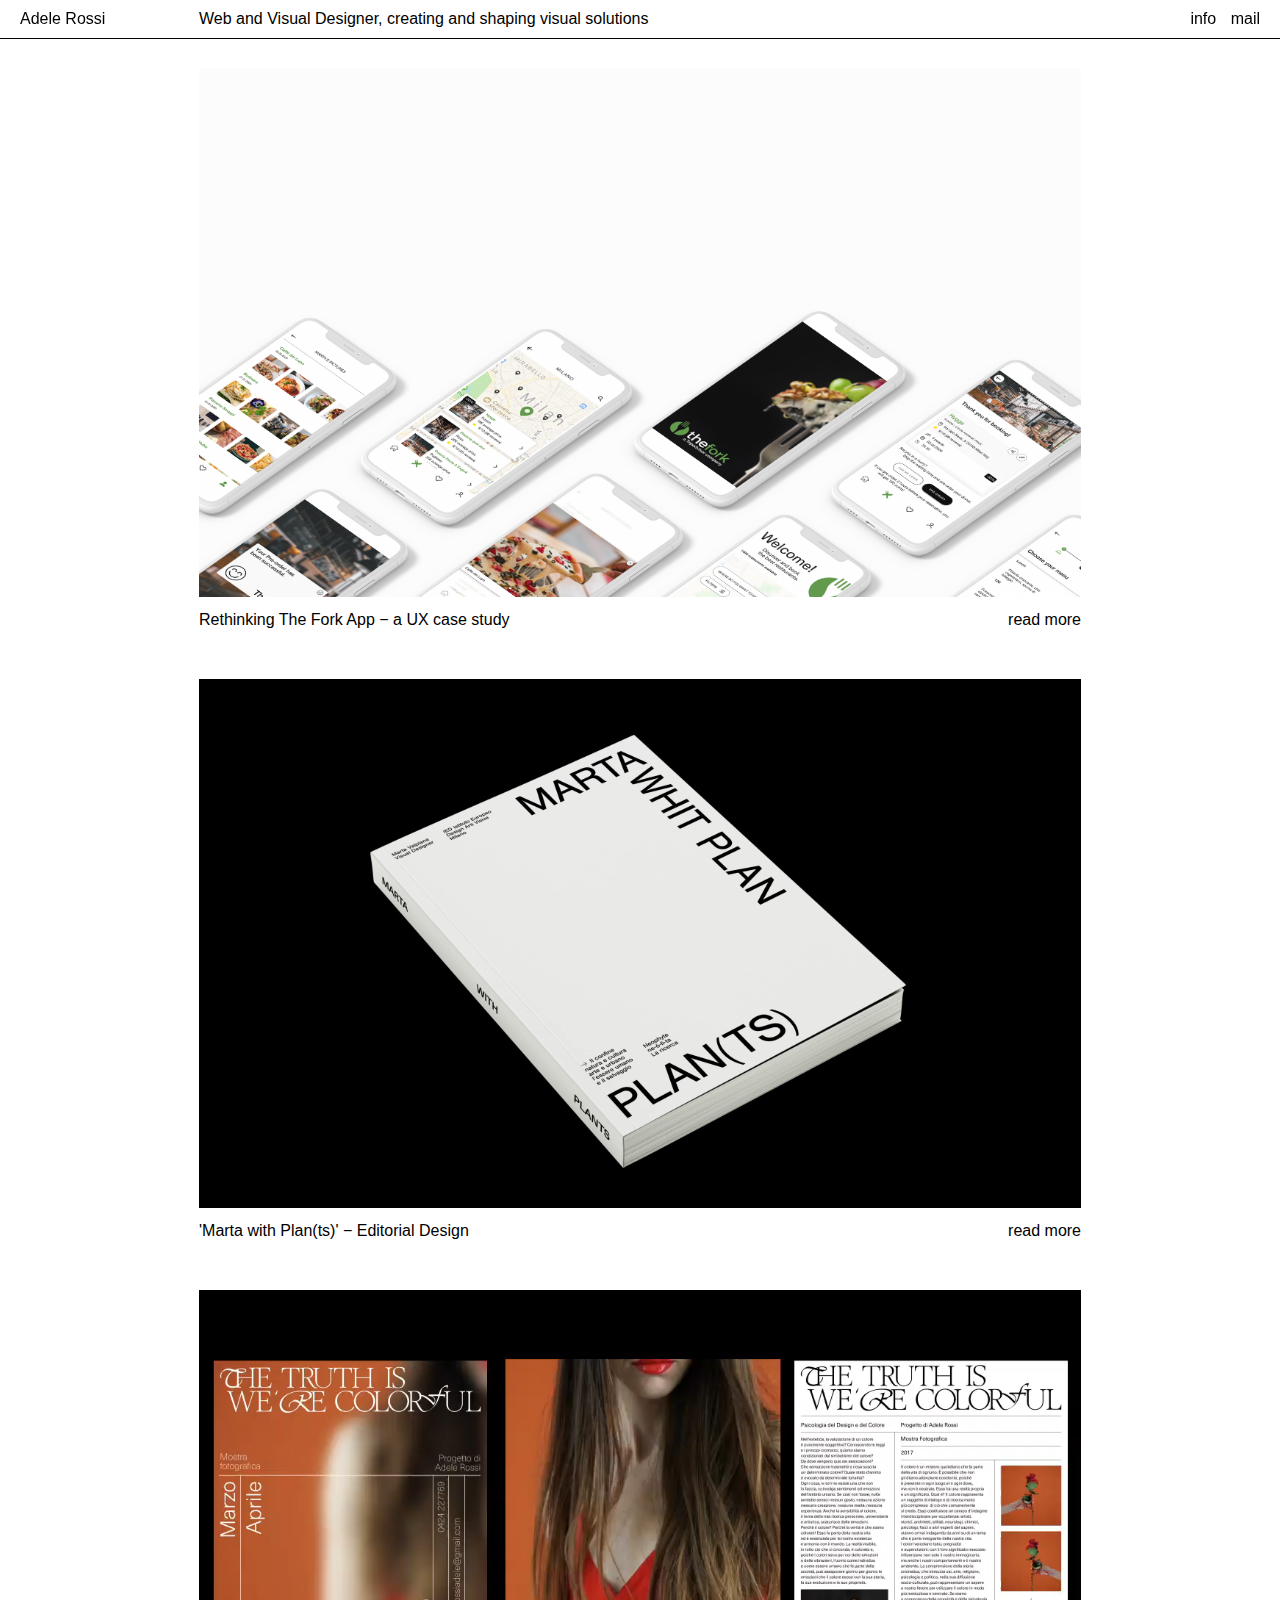
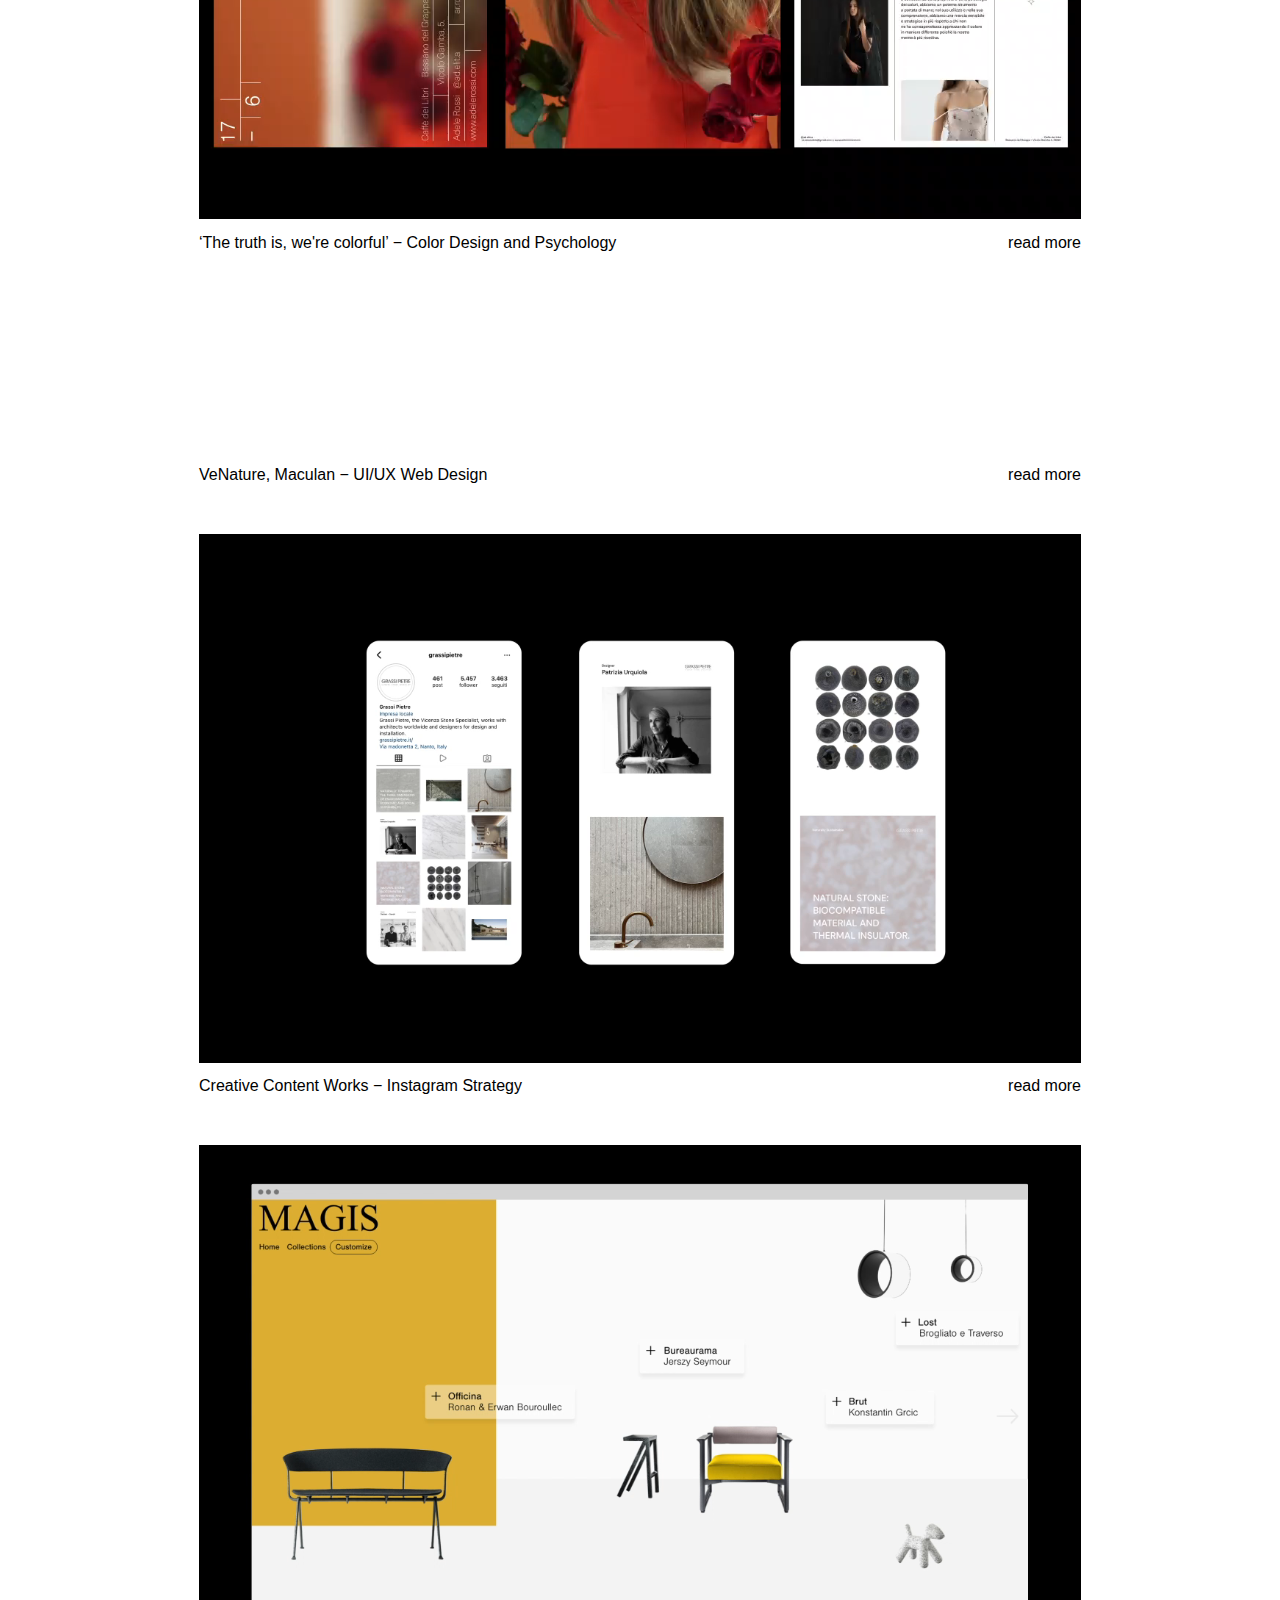
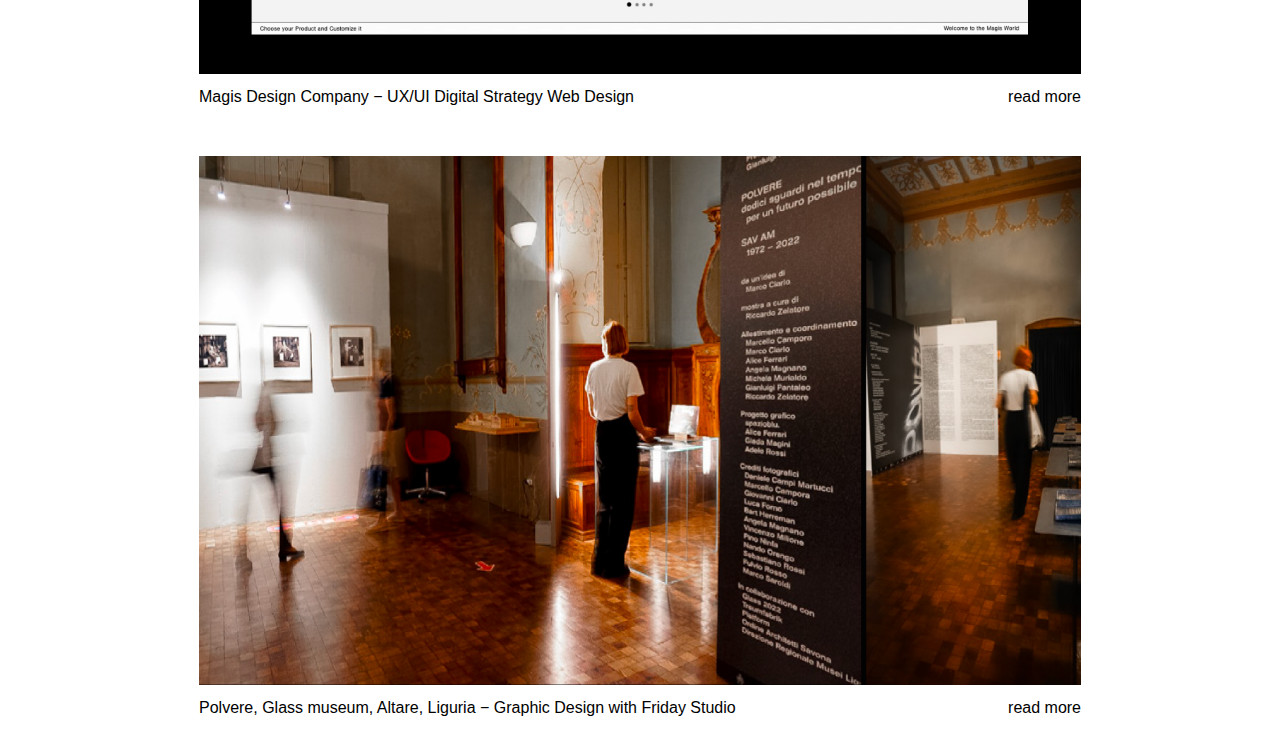
==== commit 735d3f18: "cambi link" ====
--- a/index.html
+++ b/index.html
@@ -71,7 +71,7 @@
                   4. <i>Insert Saved Research</i>: the application can keep you updated according to your preferences and does not need to start searching from the outset.<br>
                   5. <i>Add User Feedback.</i><br>
                 </p>
-                  Mentor:<a class="more-text-link" href="https://www.linkedin.com/in/marcocatani/"> Marco Catani</a></br>
+                  Mentor: <a class="more-text-link" href="https://www.linkedin.com/in/marcocatani/">Marco Catani</a></br>
                   Year: 2020</p> 
               <div>
             </div>
@@ -123,7 +123,7 @@
             <div class="project-text right">
               <p>The visual identity is centered around the boundaries between nature and culture, art and urban life,
                  between human beings and wildlife that can be much more indistinct than we are accustomed to think.</p>
-              <p>Editorial project realized for <a class=more-text-link href="https://www.instagram.com/lunalgae/"><br>Marta Valpiana.</a><br>
+              <p>Editorial project realized for <a class=more-text-link href="https://www.instagram.com/lunalgae/"><br>Marta Valpiana</a><br>
                 Year: 2019</p>
             </div>
 
@@ -328,7 +328,7 @@
                 returning with depth and spirituality a critical investigation on the people and the environment in which he lives, from the poetic and anthropological value.</p>
               </div>
               <div class="project-text right">
-                <p>The activities carried out within the project, conceived by the architect Marco Ciarlo,<br>
+                <p>The activities carried out within the project, conceived by the architect Marco Ciarlo,
                   are coordinated by an organizing committee composed by Ciarlo himself, Marcello Campora, Alice Ferrari, Angela Magnano, Michela Murialdo, Gianluigi Pantaleo and Riccardo Zelatore</p>
                   <p>In collaboration with: <a class="more-text-link" href="https://www.instagram.com/fridaystudio.it/">Friday Studio</a><br>
                 
